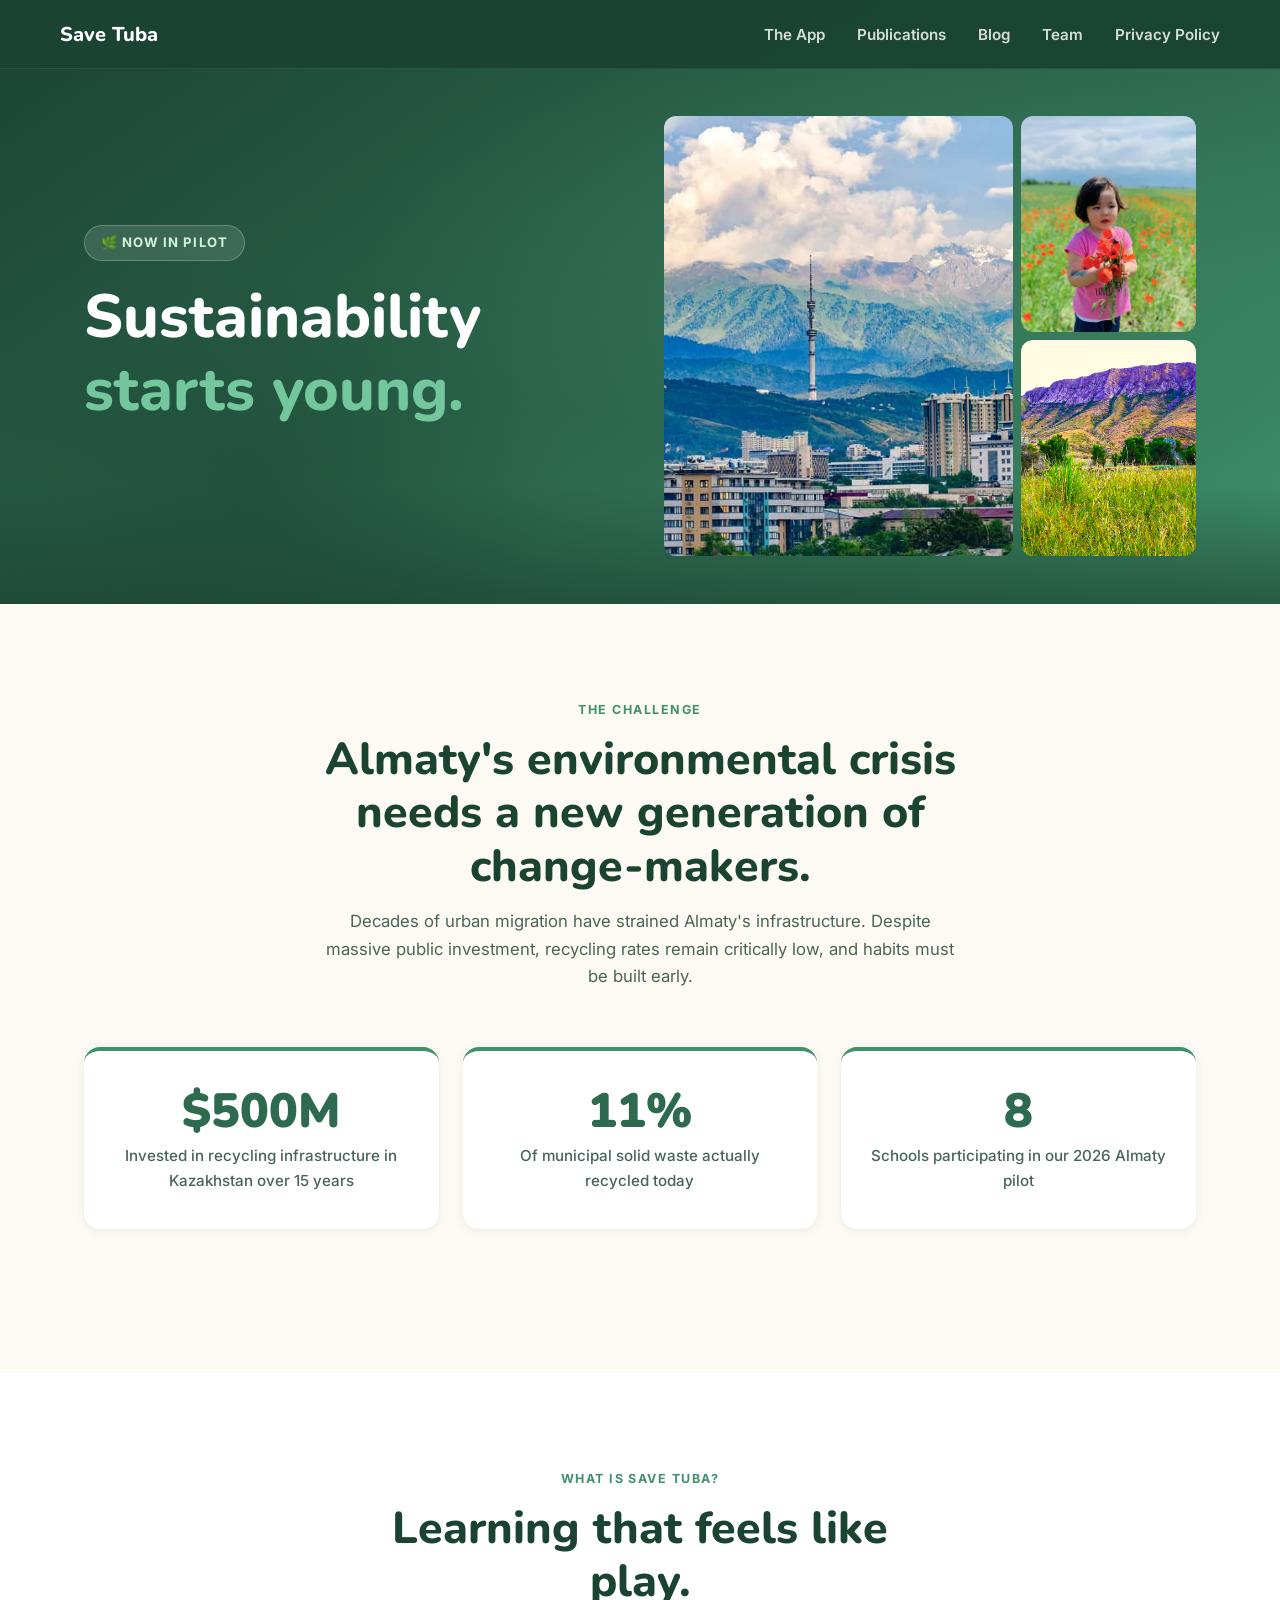
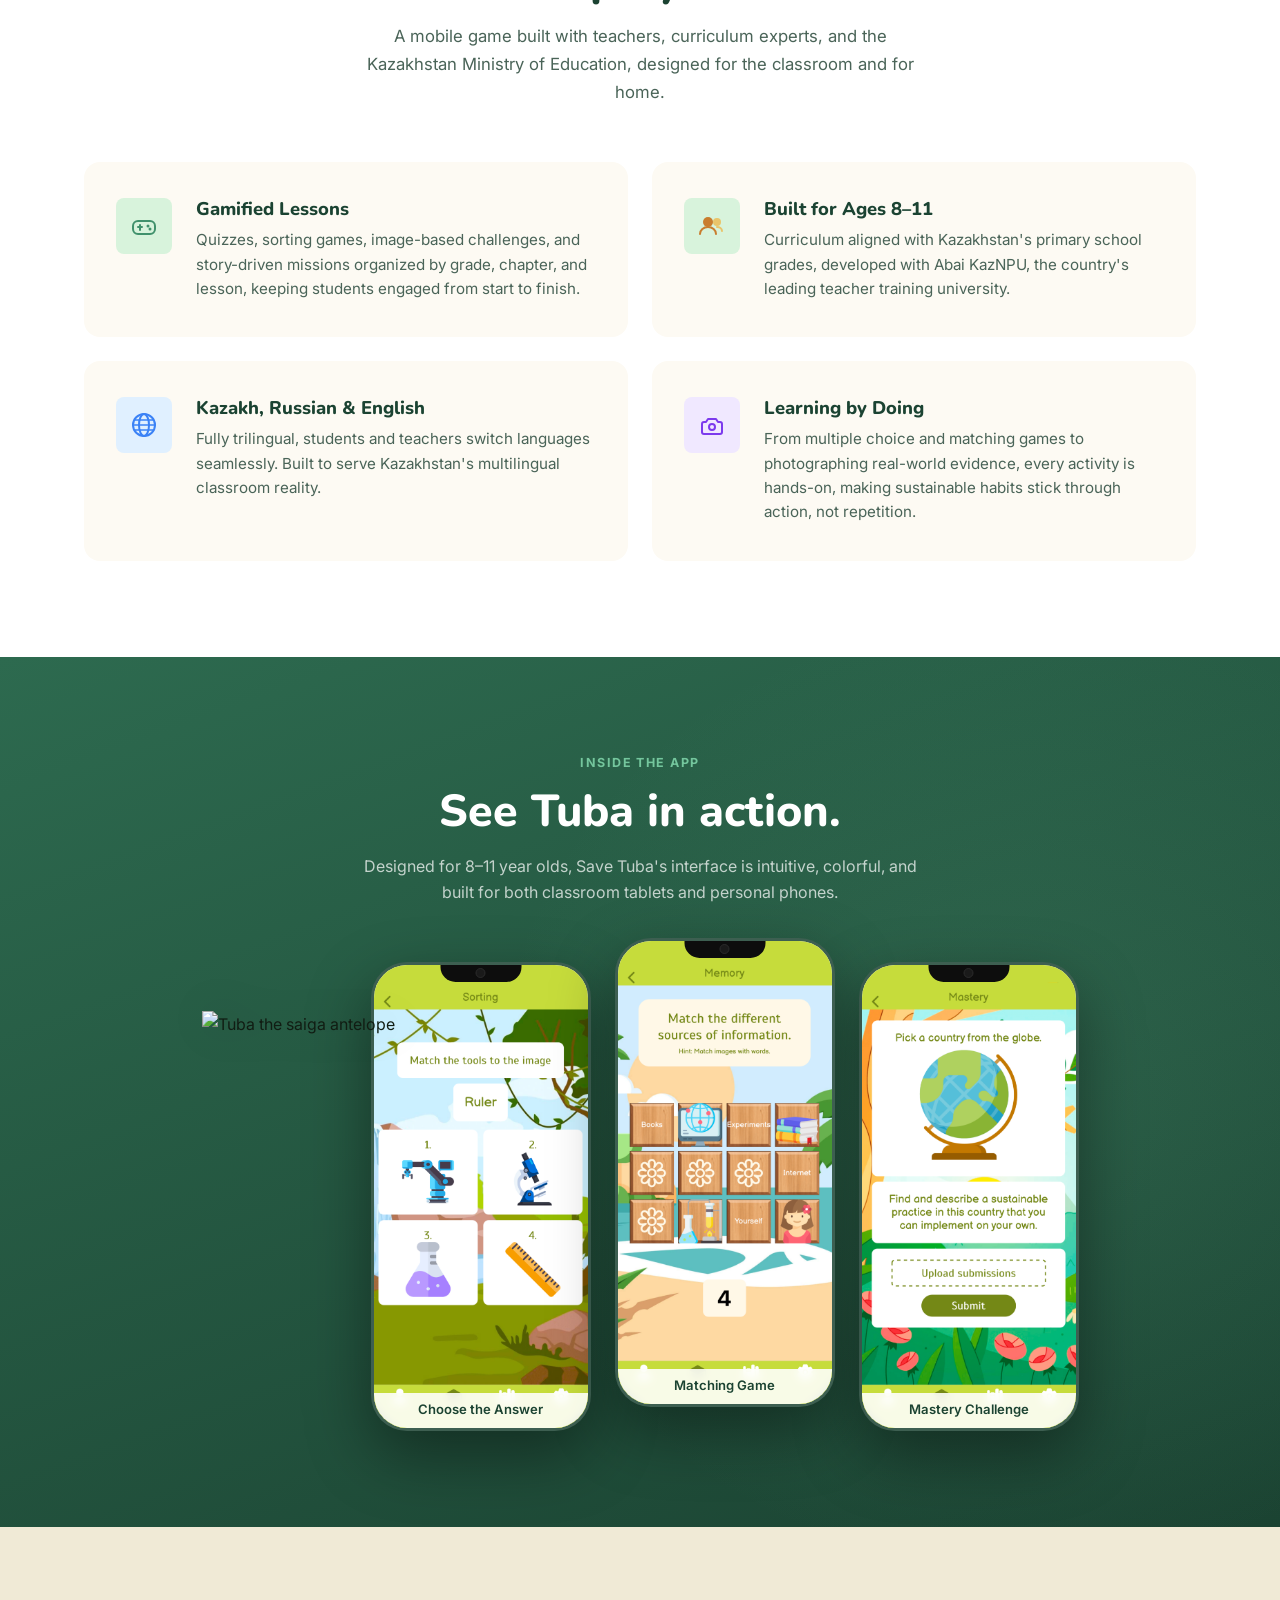
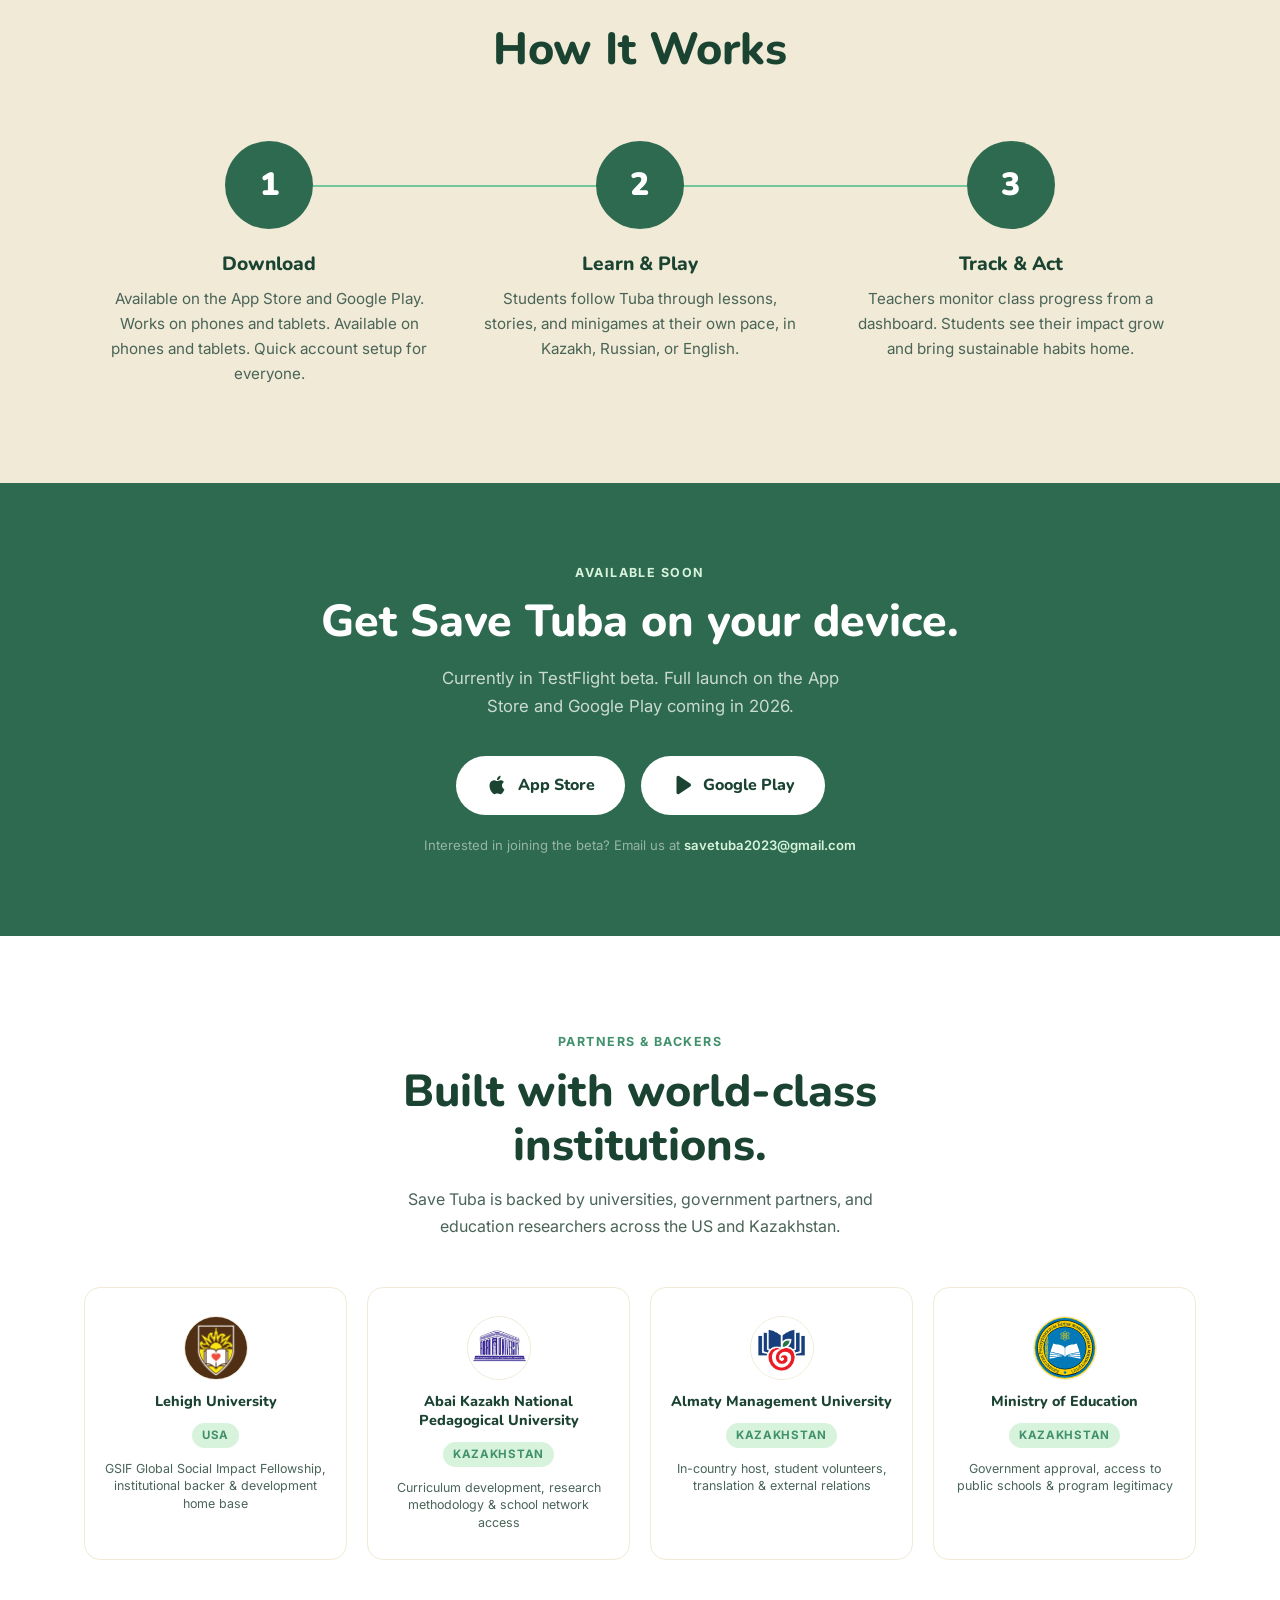
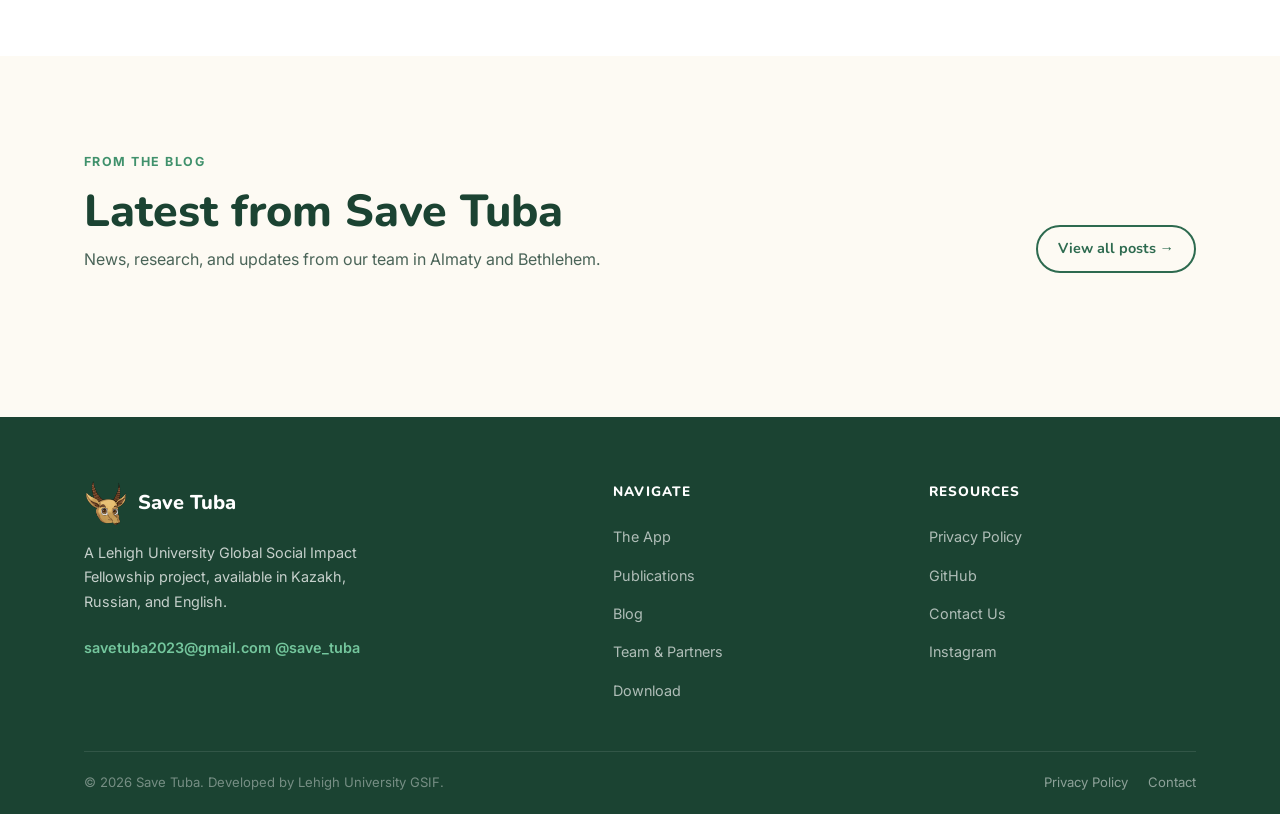
==== index.html @ 1830d612 "initial website build" ====
<!DOCTYPE html>
<html lang="en">
<head>
  <meta charset="UTF-8" />
  <meta name="viewport" content="width=device-width, initial-scale=1.0" />
  <meta name="description" content="Save Tuba is an educational mobile game teaching Kazakh children ages 8–11 environmental sustainability through play. Available in Kazakh, Russian, and English." />
  <title>Save Tuba: Sustainability starts young.</title>
  <link rel="preconnect" href="https://fonts.googleapis.com" />
  <link rel="preconnect" href="https://fonts.gstatic.com" crossorigin />
  <link href="https://fonts.googleapis.com/css2?family=Nunito:wght@700;800;900&family=Inter:wght@400;500;600&display=swap" rel="stylesheet" />
  <link rel="icon" type="image/png" href="SaveTubaFavicon.png" />
  <link rel="stylesheet" href="styles.css" />
</head>
<body>

  <!-- ===== NAVIGATION ===== -->
  <nav class="nav">
    <div class="nav-inner">
      <a href="/" class="nav-logo">
        <span class="nav-logo-text">Save Tuba</span>
      </a>

      <ul class="nav-links">
        <li><a href="#app">The App</a></li>
        <li><a href="publications.html">Publications</a></li>
        <li><a href="blog.html">Blog</a></li>
        <li><a href="team.html">Team</a></li>
        <li><a href="privacy-policy.html">Privacy Policy</a></li>
      </ul>



      <button class="nav-mobile-toggle" aria-label="Open menu">
        <span></span><span></span><span></span>
      </button>
    </div>
  </nav>

  <!-- ===== HERO ===== -->
  <section class="hero" id="home">
    <div class="hero-inner">

      <div class="hero-content">
        <span class="hero-eyebrow">🌿 Now in pilot</span>
        <h1 class="hero-title">
          Sustainability<br>
          <span class="highlight">starts young.</span>
        </h1>
      </div>

      <div class="hero-gallery">
        <div class="gallery-cell gallery-cell--tall">
          <img src="images/kz/2575543604_b269837054_b.jpg" alt="Kazakhstan landscape">
        </div>
        <div class="gallery-cell">
          <img src="images/kz/pexels-photo-10983692.jpeg" alt="Kazakhstan">
        </div>
        <div class="gallery-cell">
          <img src="images/kz/Қаратау_алыстан.jpg" alt="Kazakhstan">
        </div>
      </div>

    </div>
  </section>

  <!-- ===== THE PROBLEM ===== -->
  <section class="section problem" id="problem">
    <div class="container">

      <div class="problem-header">
        <span class="section-label">The Challenge</span>
        <h2>Almaty's environmental crisis needs a new generation of change-makers.</h2>
        <p>
          Decades of urban migration have strained Almaty's infrastructure.
          Despite massive public investment, recycling rates remain critically low,
          and habits must be built early.
        </p>
      </div>

      <div class="problem-stats">
        <div class="stat-card">
          <div class="stat-number">$500M</div>
          <div class="stat-label">Invested in recycling infrastructure in Kazakhstan over 15 years</div>
        </div>
        <div class="stat-card">
          <div class="stat-number stat-warn">11%</div>
          <div class="stat-label">Of municipal solid waste actually recycled today</div>
        </div>
        <div class="stat-card">
          <div class="stat-number">8</div>
          <div class="stat-label">Schools participating in our 2026 Almaty pilot</div>
        </div>
      </div>


    </div>
  </section>

  <!-- ===== WHAT IS SAVE TUBA ===== -->
  <section class="section features" id="app">
    <div class="container">

      <div class="features-header">
        <span class="section-label">What Is Save Tuba?</span>
        <h2>Learning that feels like play.</h2>
        <p>
          A mobile game built with teachers, curriculum experts, and
          the Kazakhstan Ministry of Education, designed for the classroom
          and for home.
        </p>
      </div>

      <div class="features-grid">

        <div class="feature-card">
          <div class="feature-icon green">
            <svg viewBox="0 0 28 28" fill="none" xmlns="http://www.w3.org/2000/svg">
              <rect x="3" y="9" width="22" height="13" rx="5" stroke="#40916C" stroke-width="2"/>
              <path d="M10 13v5M8 15h4" stroke="#40916C" stroke-width="2" stroke-linecap="round"/>
              <circle cx="18" cy="14" r="1.5" fill="#40916C"/>
              <circle cx="20" cy="17" r="1.5" fill="#40916C"/>
            </svg>
          </div>
          <div>
            <h3>Gamified Lessons</h3>
            <p>
              Quizzes, sorting games, image-based challenges, and story-driven
              missions organized by grade, chapter, and lesson, keeping
              students engaged from start to finish.
            </p>
          </div>
        </div>

        <div class="feature-card">
          <div class="feature-icon earth">
            <!-- Ages icon -->
            <svg viewBox="0 0 28 28" fill="none" xmlns="http://www.w3.org/2000/svg">
              <circle cx="10" cy="10" r="5" fill="#C97D2E"/>
              <circle cx="19" cy="10" r="4" fill="#E9C46A"/>
              <path d="M2 22c0-4 3.6-7 8-7s8 3 8 7" stroke="#C97D2E" stroke-width="2" stroke-linecap="round"/>
              <path d="M19 15c2.5 0 5 1.5 5 4" stroke="#E9C46A" stroke-width="2" stroke-linecap="round"/>
            </svg>
          </div>
          <div>
            <h3>Built for Ages 8–11</h3>
            <p>
              Curriculum aligned with Kazakhstan's primary school grades,
              developed with Abai KazNPU, the country's leading teacher
              training university.
            </p>
          </div>
        </div>

        <div class="feature-card">
          <div class="feature-icon blue">
            <!-- Trilingual icon -->
            <svg viewBox="0 0 28 28" fill="none" xmlns="http://www.w3.org/2000/svg">
              <circle cx="14" cy="14" r="11" stroke="#3B82F6" stroke-width="2"/>
              <ellipse cx="14" cy="14" rx="5" ry="11" stroke="#3B82F6" stroke-width="2"/>
              <path d="M3 14h22M5 9h18M5 19h18" stroke="#3B82F6" stroke-width="1.5" stroke-linecap="round"/>
            </svg>
          </div>
          <div>
            <h3>Kazakh, Russian &amp; English</h3>
            <p>
              Fully trilingual, students and teachers switch languages
              seamlessly. Built to serve Kazakhstan's multilingual
              classroom reality.
            </p>
          </div>
        </div>

        <div class="feature-card">
          <div class="feature-icon purple">
            <svg viewBox="0 0 28 28" fill="none" xmlns="http://www.w3.org/2000/svg">
              <path d="M6 11h2l2-3h8l2 3h2a2 2 0 0 1 2 2v8a2 2 0 0 1-2 2H6a2 2 0 0 1-2-2v-8a2 2 0 0 1 2-2z" stroke="#7C3AED" stroke-width="2" stroke-linecap="round" stroke-linejoin="round"/>
              <circle cx="14" cy="16" r="3" stroke="#7C3AED" stroke-width="2"/>
            </svg>
          </div>
          <div>
            <h3>Learning by Doing</h3>
            <p>
              From multiple choice and matching games to photographing
              real-world evidence, every activity is hands-on, making
              sustainable habits stick through action, not repetition.
            </p>
          </div>
        </div>

      </div>

    </div>
  </section>

  <!-- ===== APP SCREENSHOTS ===== -->
  <section class="section screenshots" id="screenshots">
    <div class="container">

      <div class="screenshots-header">
        <span class="section-label">Inside the App</span>
        <h2>See Tuba in action.</h2>
        <p>
          Designed for 8–11 year olds, Save Tuba's interface is intuitive,
          colorful, and built for both classroom tablets and personal phones.
        </p>
      </div>

      <div class="screenshots-row-wrap">
        <img src="images/tuba.png" alt="Tuba the saiga antelope" class="screenshots-tuba">
        <div class="screenshots-row">

        <div class="phone-frame">
          <div class="phone-screen">
            <img src="images/screenshots/Sorting.png" alt="Choose the right answer activity" class="phone-screenshot">
            <div class="phone-notch"><div class="phone-notch-pill"></div></div>
            <span class="phone-screen-label">Choose the Answer</span>
          </div>
        </div>

        <div class="phone-frame">
          <div class="phone-screen">
            <img src="images/screenshots/Memory.png" alt="Matching game activity" class="phone-screenshot">
            <div class="phone-notch"><div class="phone-notch-pill"></div></div>
            <span class="phone-screen-label">Matching Game</span>
          </div>
        </div>

        <div class="phone-frame">
          <div class="phone-screen">
            <img src="images/screenshots/Mastery.png" alt="Mastery upload activity" class="phone-screenshot">
            <div class="phone-notch"><div class="phone-notch-pill"></div></div>
            <span class="phone-screen-label">Mastery Challenge</span>
          </div>
        </div>

        </div>
      </div>

    </div>
  </section>

  <!-- ===== HOW IT WORKS ===== -->
  <section class="section how-it-works" id="how">
    <div class="container">

      <div class="how-header">
        <h2>How It Works</h2>
      </div>

      <div class="steps">

        <div class="step">
          <div class="step-number">1</div>
          <h3>Download</h3>
          <p>
            Available on the App Store and Google Play. Works on phones and tablets.
            Available on phones and tablets. Quick account setup for everyone.
          </p>
        </div>

        <div class="step">
          <div class="step-number">2</div>
          <h3>Learn &amp; Play</h3>
          <p>
            Students follow Tuba through lessons, stories, and minigames
            at their own pace, in Kazakh, Russian, or English.
          </p>
        </div>

        <div class="step">
          <div class="step-number">3</div>
          <h3>Track &amp; Act</h3>
          <p>
            Teachers monitor class progress from a dashboard. Students see
            their impact grow and bring sustainable habits home.
          </p>
        </div>

      </div>

    </div>
  </section>

  <!-- ===== DOWNLOAD SECTION ===== -->
  <section id="download" style="background: var(--green-primary); padding: 80px 0;">
    <div class="container" style="text-align: center;">
      <span class="section-label" style="color: var(--green-pale);">Available Soon</span>
      <h2 style="color: var(--white); margin-bottom: 16px;">Get Save Tuba on your device.</h2>
      <p style="color: rgba(255,255,255,0.75); max-width: 440px; margin: 0 auto 36px; font-size: 1.05rem;">
        Currently in TestFlight beta. Full launch on the App Store and Google Play coming in 2026.
      </p>
      <div style="display: flex; gap: 16px; justify-content: center; flex-wrap: wrap;">
        <a href="https://developer.apple.com/testflight/" target="_blank" rel="noopener" class="btn" style="background: var(--white); color: var(--green-dark); font-family: 'Nunito', sans-serif; font-weight: 800; gap: 10px;">
          <svg width="22" height="22" viewBox="0 0 24 24" fill="currentColor">
            <path d="M18.71 19.5c-.83 1.24-1.71 2.45-3.05 2.47-1.34.03-1.77-.79-3.29-.79-1.53 0-2 .77-3.27.82-1.31.05-2.3-1.32-3.14-2.53C4.25 17 2.94 12.45 4.7 9.39c.87-1.52 2.43-2.48 4.12-2.51 1.28-.02 2.5.87 3.29.87.78 0 2.26-1.07 3.8-.91.65.03 2.47.26 3.64 1.98-.09.06-2.17 1.28-2.15 3.81.03 3.02 2.65 4.03 2.68 4.04-.03.07-.42 1.44-1.38 2.83M13 3.5c.73-.83 1.94-1.46 2.94-1.5.13 1.17-.34 2.35-1.04 3.19-.69.85-1.83 1.51-2.95 1.42-.15-1.15.41-2.35 1.05-3.11z"/>
          </svg>
          App Store
        </a>
        <a href="https://play.google.com/store/apps/details?id=com.jameschang.SaveTuba" target="_blank" rel="noopener" class="btn" style="background: var(--white); color: var(--green-dark); font-family: 'Nunito', sans-serif; font-weight: 800; gap: 10px;">
          <svg width="22" height="22" viewBox="0 0 24 24" fill="currentColor">
            <path d="M6 3.7C6 2.3 7.5 1.4 8.7 2.1L21 10.4C22.1 11.1 22.1 12.9 21 13.6L8.7 21.9C7.5 22.6 6 21.7 6 20.3V3.7Z"/>
          </svg>
          Google Play
        </a>
      </div>
      <p style="margin-top: 20px; color: rgba(255,255,255,0.5); font-size: 0.82rem;">
        Interested in joining the beta? Email us at
        <a href="mailto:savetuba2023@gmail.com" style="color: var(--green-pale); font-weight: 600;">savetuba2023@gmail.com</a>
      </p>
    </div>
  </section>

  <!-- ===== PARTNERS ===== -->
  <section class="section partners" id="team">
    <div class="container">

      <div class="partners-header">
        <span class="section-label">Partners &amp; Backers</span>
        <h2>Built with world-class institutions.</h2>
        <p>
          Save Tuba is backed by universities, government partners, and
          education researchers across the US and Kazakhstan.
        </p>
      </div>

      <div class="partners-grid">

        <div class="partner-card">
          <div class="partner-logo"><img src="images/schools/Lehigh.png" alt="Lehigh University"></div>
          <div class="partner-name">Lehigh University</div>
          <div class="partner-country">USA</div>
          <div class="partner-role">GSIF Global Social Impact Fellowship, institutional backer &amp; development home base</div>
        </div>

        <div class="partner-card">
          <div class="partner-logo"><img src="images/schools/Abai.png" alt="Abai Kazakh National Pedagogical University"></div>
          <div class="partner-name">Abai Kazakh National Pedagogical University</div>
          <div class="partner-country">Kazakhstan</div>
          <div class="partner-role">Curriculum development, research methodology &amp; school network access</div>
        </div>

        <div class="partner-card">
          <div class="partner-logo"><img src="images/schools/AlmaU.jpg" alt="Almaty Management University"></div>
          <div class="partner-name">Almaty Management University</div>
          <div class="partner-country">Kazakhstan</div>
          <div class="partner-role">In-country host, student volunteers, translation &amp; external relations</div>
        </div>

        <div class="partner-card">
          <div class="partner-logo"><img src="images/schools/MinistryOfEducation.svg" alt="Ministry of Education"></div>
          <div class="partner-name">Ministry of Education</div>
          <div class="partner-country">Kazakhstan</div>
          <div class="partner-role">Government approval, access to public schools &amp; program legitimacy</div>
        </div>

      </div>

    </div>
  </section>

  <!-- ===== BLOG PREVIEW ===== -->
  <section class="section blog" id="blog">
    <div class="container">

      <div class="blog-header">
        <div class="blog-header-text">
          <span class="section-label">From the Blog</span>
          <h2>Latest from Save Tuba</h2>
          <p>News, research, and updates from our team in Almaty and Bethlehem.</p>
        </div>
        <a href="blog.html" class="btn btn-outline btn-sm">View all posts →</a>
      </div>

      <div class="blog-grid" id="home-blog-grid"></div>

    </div>
  </section>

  <!-- ===== FOOTER ===== -->
  <footer class="footer">
    <div class="container">

      <div class="footer-grid">

        <div class="footer-brand">
          <a href="/" class="nav-logo">
            <img src="SaveTubaFavicon.png" alt="Save Tuba" class="nav-logo-img"
                 onerror="this.style.display='none'" />
            <span class="nav-logo-text">Save Tuba</span>
          </a>
          <p class="footer-brand-desc">
            A Lehigh University Global Social Impact Fellowship project, available in Kazakh, Russian, and English.
          </p>
          <div class="footer-contact">
            <a href="mailto:savetuba2023@gmail.com">savetuba2023@gmail.com</a>
            <a href="https://www.instagram.com/save_tuba" target="_blank" rel="noopener">@save_tuba</a>
          </div>
        </div>

        <div>
          <div class="footer-col-title">Navigate</div>
          <ul class="footer-links">
            <li><a href="#app">The App</a></li>
            <li><a href="publications.html">Publications</a></li>
            <li><a href="blog.html">Blog</a></li>
            <li><a href="team.html">Team &amp; Partners</a></li>
            <li><a href="#download">Download</a></li>
          </ul>
        </div>

        <div>
          <div class="footer-col-title">Resources</div>
          <ul class="footer-links">
            <li><a href="privacy-policy.html">Privacy Policy</a></li>
            <li><a href="https://github.com/SaveTubaTeam/saveTuba" target="_blank" rel="noopener">GitHub</a></li>
            <li><a href="mailto:savetuba2023@gmail.com">Contact Us</a></li>
            <li><a href="https://www.instagram.com/save_tuba" target="_blank" rel="noopener">Instagram</a></li>
          </ul>
        </div>

      </div>

      <div class="footer-bottom">
        <p>© 2026 Save Tuba. Developed by Lehigh University GSIF.</p>
        <div class="footer-bottom-links">
          <a href="privacy-policy.html">Privacy Policy</a>
          <a href="mailto:savetuba2023@gmail.com">Contact</a>
        </div>
      </div>

    </div>
  </footer>

<script>
document.querySelector('.nav-mobile-toggle').addEventListener('click', function() {
    document.querySelector('.nav-links').classList.toggle('open');
    this.setAttribute('aria-expanded', document.querySelector('.nav-links').classList.contains('open'));
  });

  async function loadBlogPosts() {
    const grid = document.getElementById('home-blog-grid');
    const apiUrl = `https://api.rss2json.com/v1/api.json?rss_url=${encodeURIComponent('https://savetuba.com/feed')}&count=3`;
    try {
      const res  = await fetch(apiUrl);
      const data = await res.json();
      if (data.status !== 'ok' || !data.items.length) return;

      grid.innerHTML = data.items.map(post => {
        const date = new Date(post.pubDate).toLocaleDateString('en-US', { month: 'long', day: 'numeric', year: 'numeric' });
        const tmp  = document.createElement('div');
        tmp.innerHTML = post.description;
        const excerpt = tmp.textContent.trim().slice(0, 140) + '…';
        return `
          <article class="blog-card">
            <div class="blog-card-img">
              <svg viewBox="0 0 40 40" fill="none">
                <circle cx="20" cy="20" r="18" fill="var(--green-pale)"/>
                <path d="M10 28l6-8 5 5 4-6 5 9H10z" fill="var(--green-light)"/>
              </svg>
            </div>
            <div class="blog-card-body">
              <h3><a href="${post.link}" target="_blank" rel="noopener">${post.title}</a></h3>
              <p>${excerpt}</p>
              <div class="blog-card-footer">
                <span class="blog-date">${date}</span>
                <a href="${post.link}" class="blog-read-more" target="_blank" rel="noopener">Read more →</a>
              </div>
            </div>
          </article>`;
      }).join('');
    } catch (e) {}
  }

  loadBlogPosts();
</script>
</body>
</html>
---- styles.css ----
/* ===== CSS CUSTOM PROPERTIES ===== */
:root {
  --green-dark:    #1B4332;
  --green-primary: #2D6A4F;
  --green-medium:  #40916C;
  --green-light:   #74C69D;
  --green-pale:    #D8F3DC;
  --earth:         #40916C;
  --earth-light:   #74C69D;
  --cream:         #FDFAF3;
  --cream-dark:    #F0EAD6;
  --text:          #111D13;
  --text-muted:    #4A6458;
  --white:         #FFFFFF;

  --radius-sm: 8px;
  --radius-md: 16px;
  --radius-lg: 24px;
  --radius-xl: 40px;

  --shadow-sm: 0 2px 8px rgba(27,67,50,0.08);
  --shadow-md: 0 6px 24px rgba(27,67,50,0.12);
  --shadow-lg: 0 16px 48px rgba(27,67,50,0.16);

  --max-width: 1160px;
  --section-gap: 96px;
}

/* ===== RESET & BASE ===== */
*, *::before, *::after { box-sizing: border-box; margin: 0; padding: 0; }

html { scroll-behavior: smooth; }

body {
  font-family: 'Inter', sans-serif;
  font-size: 16px;
  line-height: 1.65;
  color: var(--text);
  background: var(--white);
  -webkit-font-smoothing: antialiased;
}

img { display: block; max-width: 100%; height: auto; }
a { color: inherit; text-decoration: none; }
ul { list-style: none; }

/* ===== TYPOGRAPHY ===== */
h1, h2, h3, h4 {
  font-family: 'Nunito', sans-serif;
  font-weight: 800;
  line-height: 1.2;
  color: var(--green-dark);
}

h1 { font-size: clamp(2.4rem, 5vw, 3.8rem); }
h2 { font-size: clamp(1.8rem, 3.5vw, 2.8rem); }
h3 { font-size: clamp(1.1rem, 2vw, 1.4rem); }

.section-label {
  font-size: 0.78rem;
  font-weight: 700;
  letter-spacing: 0.12em;
  text-transform: uppercase;
  color: var(--green-medium);
  margin-bottom: 12px;
  display: block;
}

/* ===== LAYOUT HELPERS ===== */
.container {
  width: 100%;
  max-width: var(--max-width);
  margin: 0 auto;
  padding: 0 24px;
}

.section { padding: var(--section-gap) 0; }

/* ===== BUTTONS ===== */
.btn {
  display: inline-flex;
  align-items: center;
  gap: 8px;
  padding: 14px 28px;
  border-radius: var(--radius-xl);
  font-family: 'Nunito', sans-serif;
  font-size: 1rem;
  font-weight: 700;
  cursor: pointer;
  transition: transform 0.18s ease, box-shadow 0.18s ease, background 0.18s ease;
  border: 2px solid transparent;
  white-space: nowrap;
}

.btn:hover { transform: translateY(-2px); }

.btn-primary {
  background: var(--earth);
  color: var(--white);
}
.btn-primary:hover {
  background: var(--green-medium);
}

.btn-secondary {
  background: transparent;
  color: var(--white);
  border-color: rgba(255,255,255,0.6);
}
.btn-secondary:hover {
  background: rgba(255,255,255,0.12);
  border-color: var(--white);
}

.btn-outline {
  background: transparent;
  color: var(--green-primary);
  border-color: var(--green-primary);
}
.btn-outline:hover {
  background: var(--green-primary);
  color: var(--white);
}

.btn-sm {
  padding: 10px 20px;
  font-size: 0.9rem;
}

/* ===== NAVIGATION ===== */
.nav {
  position: fixed;
  top: 0;
  left: 0;
  right: 0;
  z-index: 100;
  padding: 0 24px;
  background: rgba(27, 67, 50, 0.96);
  backdrop-filter: blur(12px);
  -webkit-backdrop-filter: blur(12px);
  border-bottom: 1px solid rgba(255,255,255,0.08);
}

.nav-inner {
  width: 100%;
  max-width: var(--max-width);
  margin: 0 auto;
  display: flex;
  align-items: center;
  justify-content: space-between;
  height: 68px;
}

.nav-logo {
  display: flex;
  align-items: center;
  gap: 10px;
  text-decoration: none;
}

.nav-logo-img {
  width: auto;
  height: 44px;
  object-fit: contain;
}

.nav-logo-text {
  font-family: 'Nunito', sans-serif;
  font-weight: 800;
  font-size: 1.25rem;
  color: var(--white);
}

.nav-links {
  display: flex;
  align-items: center;
  gap: 32px;
}

.nav-links a {
  color: rgba(255,255,255,0.82);
  font-size: 0.95rem;
  font-weight: 600;
  transition: color 0.15s;
}
.nav-links a:hover { color: var(--white); }

.nav-mobile-download { display: none; }

.nav-mobile-toggle {
  display: none;
  flex-direction: column;
  gap: 5px;
  cursor: pointer;
  padding: 4px;
  background: none;
  border: none;
}
.nav-mobile-toggle span {
  display: block;
  width: 24px;
  height: 2px;
  background: var(--white);
  border-radius: 2px;
  transition: 0.3s;
}

/* ===== HERO ===== */
.hero {
  background: linear-gradient(145deg, var(--green-dark) 0%, var(--green-primary) 60%, var(--green-medium) 100%);
  display: flex;
  align-items: center;
  padding-top: 68px;
  position: relative;
  overflow: hidden;
}

.hero::before {
  content: '';
  position: absolute;
  inset: 0;
  background:
    radial-gradient(ellipse 60% 50% at 70% 40%, rgba(116,198,157,0.15) 0%, transparent 70%),
    radial-gradient(ellipse 40% 60% at 20% 80%, rgba(27,67,50,0.5) 0%, transparent 60%);
  pointer-events: none;
}

/* Steppe landscape at the base */
.hero::after {
  content: '';
  position: absolute;
  bottom: 0;
  left: 0;
  right: 0;
  height: 120px;
  background: linear-gradient(to top, rgba(27,67,50,0.7) 0%, transparent 100%);
  pointer-events: none;
}

.hero-inner {
  width: 100%;
  max-width: var(--max-width);
  margin: 0 auto;
  padding: 48px 24px;
  display: grid;
  grid-template-columns: 1fr 1fr;
  align-items: center;
  gap: 48px;
  position: relative;
  z-index: 1;
}

.hero-eyebrow {
  display: inline-block;
  background: rgba(255,255,255,0.12);
  border: 1px solid rgba(255,255,255,0.22);
  color: var(--green-pale);
  font-size: 0.82rem;
  font-weight: 700;
  letter-spacing: 0.08em;
  text-transform: uppercase;
  padding: 6px 16px;
  border-radius: 100px;
  margin-bottom: 20px;
}

.hero-title {
  color: var(--white);
  margin-bottom: 20px;
}

.hero-title .highlight {
  color: var(--earth-light);
}

.hero-tuba-wrap {
  display: flex;
  justify-content: center;
  align-items: flex-end;
  margin-right: -80px;
  margin-left: -20px;
  z-index: 2;
  position: relative;
}

.hero-tuba-img {
  width: 100%;
  max-width: 320px;
  height: 560px;
  object-fit: contain;
  object-position: bottom;
  filter: drop-shadow(-8px 12px 24px rgba(0,0,0,0.35));
}

.hero-gallery {
  display: grid;
  grid-template-columns: 2fr 1fr;
  grid-template-rows: 1fr 1fr;
  gap: 8px;
  height: 440px;
}

.gallery-cell {
  border-radius: 12px;
  overflow: hidden;
}

.gallery-cell--tall {
  grid-row: 1 / 3;
}

.gallery-cell img {
  width: 100%;
  height: 100%;
  object-fit: cover;
}

/* ===== PROBLEM SECTION ===== */
.problem {
  background: var(--cream);
}

.problem-header {
  text-align: center;
  max-width: 640px;
  margin: 0 auto 56px;
}

.problem-header p {
  color: var(--text-muted);
  margin-top: 14px;
  font-size: 1.05rem;
}

.problem-stats {
  display: grid;
  grid-template-columns: repeat(3, 1fr);
  gap: 24px;
  margin-bottom: 48px;
}

.stat-card {
  background: var(--white);
  border-radius: var(--radius-md);
  padding: 36px 28px;
  box-shadow: var(--shadow-sm);
  border-top: 4px solid var(--green-medium);
  text-align: center;
  transition: transform 0.2s, box-shadow 0.2s;
}


.stat-card .stat-number {
  font-family: 'Nunito', sans-serif;
  font-size: 3rem;
  font-weight: 900;
  color: var(--green-primary);
  line-height: 1;
  margin-bottom: 8px;
}

.stat-card .stat-number.stat-warn { color: var(--green-primary); }

.stat-card .stat-label {
  font-size: 0.95rem;
  color: var(--text-muted);
  font-weight: 500;
}

.problem-callout {
  background: var(--green-dark);
  color: var(--white);
  border-radius: var(--radius-md);
  padding: 36px 40px;
  display: flex;
  align-items: center;
  gap: 24px;
}

.problem-callout-icon {
  flex-shrink: 0;
  width: 56px;
  height: 56px;
  background: rgba(255,255,255,0.1);
  border-radius: 50%;
  display: flex;
  align-items: center;
  justify-content: center;
}

.problem-callout-icon svg { width: 28px; height: 28px; fill: var(--earth-light); }

.problem-callout p {
  font-size: 1.05rem;
  color: rgba(255,255,255,0.88);
  line-height: 1.6;
}

.problem-callout strong { color: var(--white); }

/* ===== FEATURES SECTION ===== */
.features {
  background: var(--white);
}

.features-header {
  text-align: center;
  max-width: 580px;
  margin: 0 auto 56px;
}

.features-header p {
  color: var(--text-muted);
  margin-top: 14px;
  font-size: 1.05rem;
}

.features-grid {
  display: grid;
  grid-template-columns: repeat(2, 1fr);
  gap: 24px;
}

.feature-card {
  background: var(--cream);
  border-radius: var(--radius-md);
  padding: 36px 32px;
  display: flex;
  gap: 24px;
  transition: transform 0.2s, box-shadow 0.2s;
}


.feature-icon {
  flex-shrink: 0;
  width: 56px;
  height: 56px;
  border-radius: var(--radius-sm);
  display: flex;
  align-items: center;
  justify-content: center;
}

.feature-icon.green  { background: var(--green-pale); }
.feature-icon.earth  { background: var(--green-pale); }
.feature-icon.blue   { background: #E0F0FF; }
.feature-icon.purple { background: #F0E8FF; }

.feature-icon svg { width: 28px; height: 28px; }

.feature-card h3 {
  font-size: 1.15rem;
  margin-bottom: 8px;
  color: var(--green-dark);
}

.feature-card p {
  color: var(--text-muted);
  font-size: 0.95rem;
  line-height: 1.6;
}

/* ===== SCREENSHOTS SECTION ===== */
.screenshots {
  background: linear-gradient(160deg, var(--green-primary) 0%, var(--green-dark) 100%);
  overflow: hidden;
  position: relative;
}

.screenshots::before {
  content: '';
  position: absolute;
  inset: 0;
  background: radial-gradient(ellipse 60% 80% at 80% 50%, rgba(116,198,157,0.12) 0%, transparent 70%);
  pointer-events: none;
}

.screenshots-header {
  text-align: center;
  max-width: 560px;
  margin: 0 auto 56px;
  position: relative;
  z-index: 1;
}

.screenshots-header h2 { color: var(--white); }
.screenshots-header p  { color: rgba(255,255,255,0.72); margin-top: 14px; }
.screenshots-header .section-label { color: var(--green-light); }

.screenshots-row-wrap {
  display: flex;
  align-items: flex-end;
  justify-content: center;
  gap: 0;
  position: relative;
}

.screenshots-tuba {
  height: 420px;
  width: auto;
  object-fit: contain;
  object-position: bottom;
  margin-right: -24px;
  position: relative;
  z-index: 2;
  filter: drop-shadow(8px 0 20px rgba(0,0,0,0.15));
  flex-shrink: 0;
}

.screenshots-row {
  display: flex;
  justify-content: center;
  gap: 24px;
  position: relative;
  z-index: 1;
}

.phone-frame {
  width: 220px;
  flex-shrink: 0;
  background: var(--green-dark);
  border-radius: 36px;
  border: 3px solid rgba(255,255,255,0.15);
  overflow: hidden;
  box-shadow: 0 24px 64px rgba(0,0,0,0.4), inset 0 0 0 1px rgba(255,255,255,0.05);
  transition: transform 0.3s ease;
}

.phone-frame:nth-child(2) { transform: translateY(-24px); }

.phone-notch {
  position: absolute;
  top: 0;
  left: 50%;
  transform: translateX(-50%);
  width: 81px;
  height: 17px;
  background: #0d0d0d;
  border-radius: 0 0 15px 15px;
  z-index: 3;
  display: flex;
  align-items: center;
  justify-content: center;
  gap: 5px;
}

.phone-notch-pill {
  width: 10px;
  height: 10px;
  background: #1a1a1a;
  border: 1px solid #2a2a2a;
  border-radius: 50%;
}

.phone-screen {
  width: 100%;
  aspect-ratio: 9 / 19.5;
  height: auto;
  background: var(--cream);
  display: flex;
  flex-direction: column;
  align-items: center;
  justify-content: flex-end;
  gap: 0;
  color: var(--text-muted);
  font-size: 0.8rem;
  text-align: center;
  padding: 0;
  overflow: hidden;
  position: relative;
}

.phone-screenshot {
  position: absolute;
  top: 0;
  left: 0;
  width: 100%;
  height: 100%;
  object-fit: cover;
  object-position: top;
}

.phone-screen .phone-screen-label {
  position: relative;
  z-index: 1;
  width: 100%;
  background: rgba(255,255,255,0.88);
  backdrop-filter: blur(4px);
  padding: 6px 8px 8px;
  margin: 0;
}

.phone-screen-placeholder {
  width: 48px;
  height: 48px;
  border-radius: 12px;
  background: var(--green-pale);
  display: flex;
  align-items: center;
  justify-content: center;
  margin-bottom: 8px;
}

.phone-screen-placeholder svg { width: 24px; height: 24px; fill: var(--green-medium); }

.phone-screen-label {
  font-weight: 600;
  color: var(--green-dark);
  font-size: 0.82rem;
}

/* ===== HOW IT WORKS ===== */
.how-it-works {
  background: var(--cream-dark);
}

.how-header {
  text-align: center;
  max-width: 520px;
  margin: 0 auto 64px;
}

.how-header p { color: var(--text-muted); margin-top: 14px; }

.steps {
  display: grid;
  grid-template-columns: repeat(3, 1fr);
  gap: 0;
  position: relative;
}

.steps::before {
  content: '';
  position: absolute;
  top: 44px;
  left: calc(16.66% + 44px);
  right: calc(16.66% + 44px);
  height: 2px;
  background: var(--green-light);
  z-index: 0;
}

.step {
  display: flex;
  flex-direction: column;
  align-items: center;
  text-align: center;
  padding: 0 24px;
  position: relative;
  z-index: 1;
}

.step-number {
  width: 88px;
  height: 88px;
  border-radius: 50%;
  background: var(--green-primary);
  color: var(--white);
  font-family: 'Nunito', sans-serif;
  font-size: 2rem;
  font-weight: 900;
  display: flex;
  align-items: center;
  justify-content: center;
  margin-bottom: 24px;
  position: relative;
}

.step:nth-child(2) .step-number { background: var(--green-primary); }
.step:nth-child(3) .step-number { background: var(--green-primary); }

.step h3 {
  font-size: 1.2rem;
  margin-bottom: 10px;
}

.step p {
  color: var(--text-muted);
  font-size: 0.95rem;
}

/* ===== PARTNERS ===== */
.partners {
  background: var(--white);
}

.partners-header {
  text-align: center;
  max-width: 520px;
  margin: 0 auto 48px;
}

.partners-header p { color: var(--text-muted); margin-top: 14px; }

.partners-grid {
  display: grid;
  grid-template-columns: repeat(4, 1fr);
  gap: 20px;
}

.partner-card {
  border: 1px solid var(--cream-dark);
  border-radius: var(--radius-md);
  padding: 28px 20px;
  text-align: center;
  display: flex;
  flex-direction: column;
  align-items: center;
  gap: 12px;
  transition: border-color 0.2s, box-shadow 0.2s;
}


.partner-logo {
  width: 64px;
  height: 64px;
  border-radius: 50%;
  background: var(--white);
  display: flex;
  align-items: center;
  justify-content: center;
  flex-shrink: 0;
  overflow: hidden;
  border: 1px solid var(--cream-dark);
}

.partner-logo img {
  width: 100%;
  height: 100%;
  object-fit: cover;
}

.partner-name {
  font-family: 'Nunito', sans-serif;
  font-weight: 800;
  font-size: 0.9rem;
  color: var(--green-dark);
  line-height: 1.3;
}

.partner-role {
  font-size: 0.78rem;
  color: var(--text-muted);
  line-height: 1.4;
}

.partner-country {
  font-size: 0.72rem;
  font-weight: 700;
  letter-spacing: 0.06em;
  text-transform: uppercase;
  color: var(--green-medium);
  background: var(--green-pale);
  padding: 3px 10px;
  border-radius: 100px;
}

/* ===== BLOG SECTION ===== */
.blog {
  background: var(--cream);
}

.blog-header {
  display: flex;
  align-items: flex-end;
  justify-content: space-between;
  margin-bottom: 48px;
}

.blog-header-text p { color: var(--text-muted); margin-top: 8px; }

.blog-grid {
  display: grid;
  grid-template-columns: repeat(3, 1fr);
  gap: 24px;
}

.blog-card {
  background: var(--white);
  border-radius: var(--radius-md);
  overflow: hidden;
  box-shadow: var(--shadow-sm);
  transition: transform 0.2s, box-shadow 0.2s;
  display: flex;
  flex-direction: column;
}

.blog-card:hover {
  transform: translateY(-4px);
  box-shadow: var(--shadow-md);
}

.blog-card-img {
  width: 100%;
  height: 180px;
  object-fit: cover;
  background: var(--green-pale);
  display: flex;
  align-items: center;
  justify-content: center;
  color: var(--green-light);
}

.blog-card-img svg { width: 40px; height: 40px; }

.blog-card-body h3 a {
  color: var(--green-dark);
  text-decoration: none;
}
.blog-card-body h3 a:hover { text-decoration: underline; }

.blog-card-body {
  padding: 24px;
  flex: 1;
  display: flex;
  flex-direction: column;
}

.blog-tag {
  font-size: 0.72rem;
  font-weight: 700;
  text-transform: uppercase;
  letter-spacing: 0.08em;
  color: var(--green-medium);
  margin-bottom: 10px;
}

.blog-card h3 {
  font-size: 1.05rem;
  margin-bottom: 10px;
  color: var(--green-dark);
  line-height: 1.35;
}

.blog-card p {
  color: var(--text-muted);
  font-size: 0.88rem;
  line-height: 1.6;
  flex: 1;
}

.blog-card-footer {
  margin-top: 20px;
  display: flex;
  align-items: center;
  justify-content: space-between;
  padding-top: 16px;
  border-top: 1px solid var(--cream-dark);
}

.blog-date {
  font-size: 0.78rem;
  color: var(--text-muted);
}

.blog-read-more {
  font-size: 0.82rem;
  font-weight: 700;
  color: var(--green-medium);
  display: flex;
  align-items: center;
  gap: 4px;
  transition: gap 0.15s;
}

.blog-read-more:hover { gap: 8px; }

/* ===== FOOTER ===== */
.footer {
  background: var(--green-dark);
  color: rgba(255,255,255,0.75);
  padding: 64px 0 0;
}

.footer-grid {
  display: grid;
  grid-template-columns: 1.8fr 1fr 1fr;
  gap: 48px;
  padding-bottom: 48px;
  border-bottom: 1px solid rgba(255,255,255,0.1);
}

.footer-brand .nav-logo { margin-bottom: 16px; }

.footer-brand-desc {
  font-size: 0.9rem;
  line-height: 1.7;
  max-width: 300px;
  margin-bottom: 20px;
}

.footer-contact a {
  color: var(--green-light);
  font-size: 0.9rem;
  font-weight: 600;
  transition: color 0.15s;
}
.footer-contact a:hover { color: var(--white); }

.footer-col-title {
  font-family: 'Nunito', sans-serif;
  font-weight: 800;
  font-size: 0.85rem;
  color: var(--white);
  text-transform: uppercase;
  letter-spacing: 0.08em;
  margin-bottom: 20px;
}

.footer-links {
  display: flex;
  flex-direction: column;
  gap: 12px;
}

.footer-links a {
  color: rgba(255,255,255,0.65);
  font-size: 0.9rem;
  transition: color 0.15s;
}
.footer-links a:hover { color: var(--white); }

.footer-bottom {
  padding: 20px 0;
  display: flex;
  align-items: center;
  justify-content: space-between;
  flex-wrap: wrap;
  gap: 12px;
}

.footer-bottom p {
  font-size: 0.82rem;
  color: rgba(255,255,255,0.4);
}

.footer-bottom-links {
  display: flex;
  gap: 20px;
}

.footer-bottom-links a {
  font-size: 0.82rem;
  color: rgba(255,255,255,0.5);
  transition: color 0.15s;
}
.footer-bottom-links a:hover { color: var(--white); }

/* ===== RESPONSIVE ===== */

/* Tablet */
@media (max-width: 900px) {
  :root { --section-gap: 72px; }

  .nav-links { display: none; }
  .nav-links.open {
    display: flex;
    flex-direction: column;
    align-items: flex-start;
    gap: 0;
    position: absolute;
    top: 68px;
    left: 0;
    right: 0;
    background: rgba(27,67,50,0.98);
    border-top: 1px solid rgba(255,255,255,0.08);
    padding: 12px 24px 20px;
  }
  .nav-links.open a {
    padding: 12px 0;
    width: 100%;
    border-bottom: 1px solid rgba(255,255,255,0.06);
    font-size: 1rem;
  }
  .nav-cta { display: none; }
  .nav-links.open .nav-mobile-download {
    display: inline-flex;
    margin-top: 16px;
  }
  .nav-mobile-toggle { display: flex; }

  .hero-inner {
    grid-template-columns: 1fr;
    text-align: center;
    padding: 60px 24px;
  }

  .hero-tuba-img { height: 320px; }
  .hero-gallery { height: 280px; }
  .gallery-cell--tall { grid-row: 1 / 3; }

  .problem-stats { grid-template-columns: 1fr 1fr; }
  .problem-stats .stat-card:last-child { grid-column: 1 / -1; }

  .features-grid { grid-template-columns: 1fr; }

  .screenshots-row { gap: 16px; }
  .phone-frame { width: 180px; }

  .steps { grid-template-columns: 1fr; gap: 40px; }
  .steps::before { display: none; }

  .partners-grid { grid-template-columns: repeat(2, 1fr); }

  .blog-header {
    flex-direction: column;
    align-items: flex-start;
    gap: 16px;
  }

  .blog-grid { grid-template-columns: 1fr 1fr; }
  .blog-grid .blog-card:last-child { grid-column: 1 / -1; }

  .footer-grid { grid-template-columns: 1fr 1fr; }
  .footer-brand { grid-column: 1 / -1; }
}

/* Mobile */
@media (max-width: 580px) {
  :root { --section-gap: 56px; }

  .problem-stats { grid-template-columns: 1fr; }
  .problem-stats .stat-card:last-child { grid-column: auto; }

  .problem-callout { flex-direction: column; text-align: center; padding: 28px 24px; }

  .screenshots-row {
    overflow-x: auto;
    padding-bottom: 16px;
    justify-content: flex-start;
    -webkit-overflow-scrolling: touch;
    scrollbar-width: none;
  }
  .screenshots-row::-webkit-scrollbar { display: none; }

  .phone-frame:nth-child(2) { transform: none; }

  .partners-grid { grid-template-columns: repeat(2, 1fr); }

  .blog-grid { grid-template-columns: 1fr; }
  .blog-grid .blog-card:last-child { grid-column: auto; }

  .footer-grid { grid-template-columns: 1fr; gap: 32px; }

  .footer-bottom { flex-direction: column; align-items: flex-start; }
}
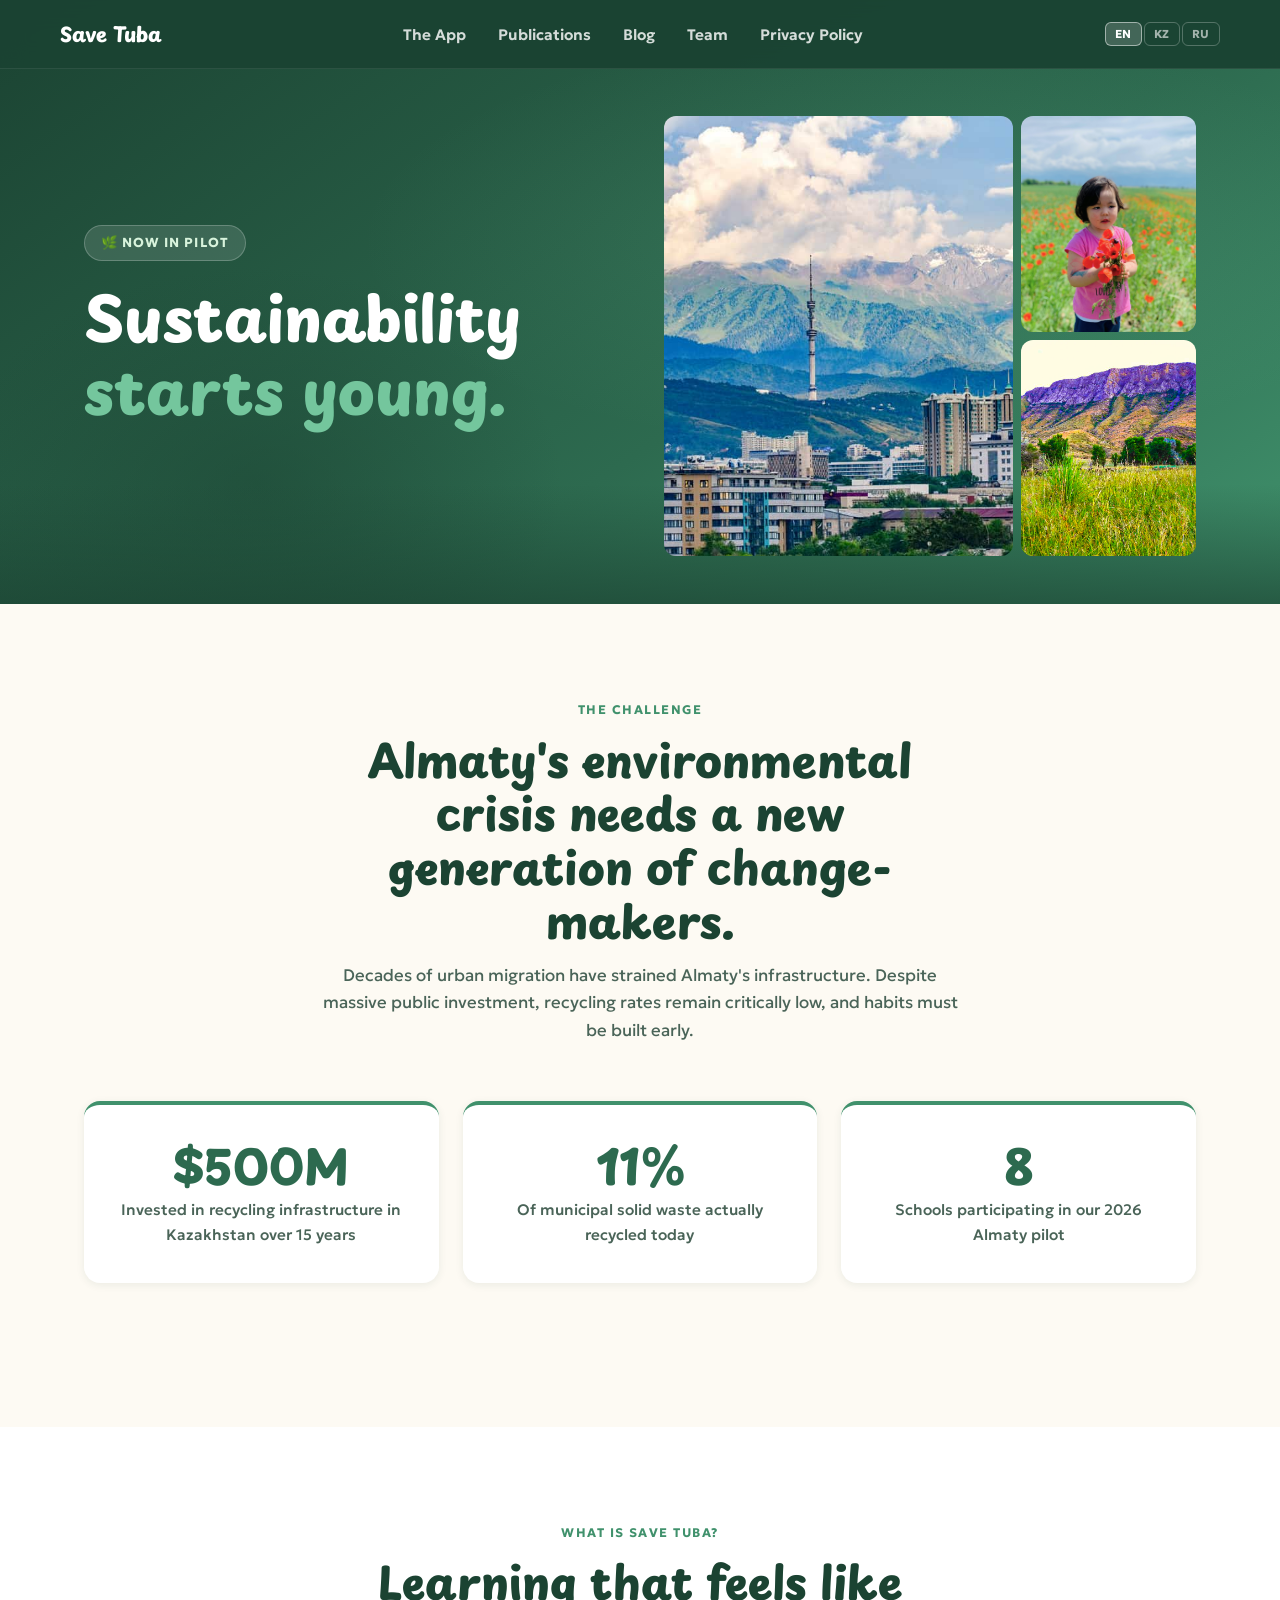
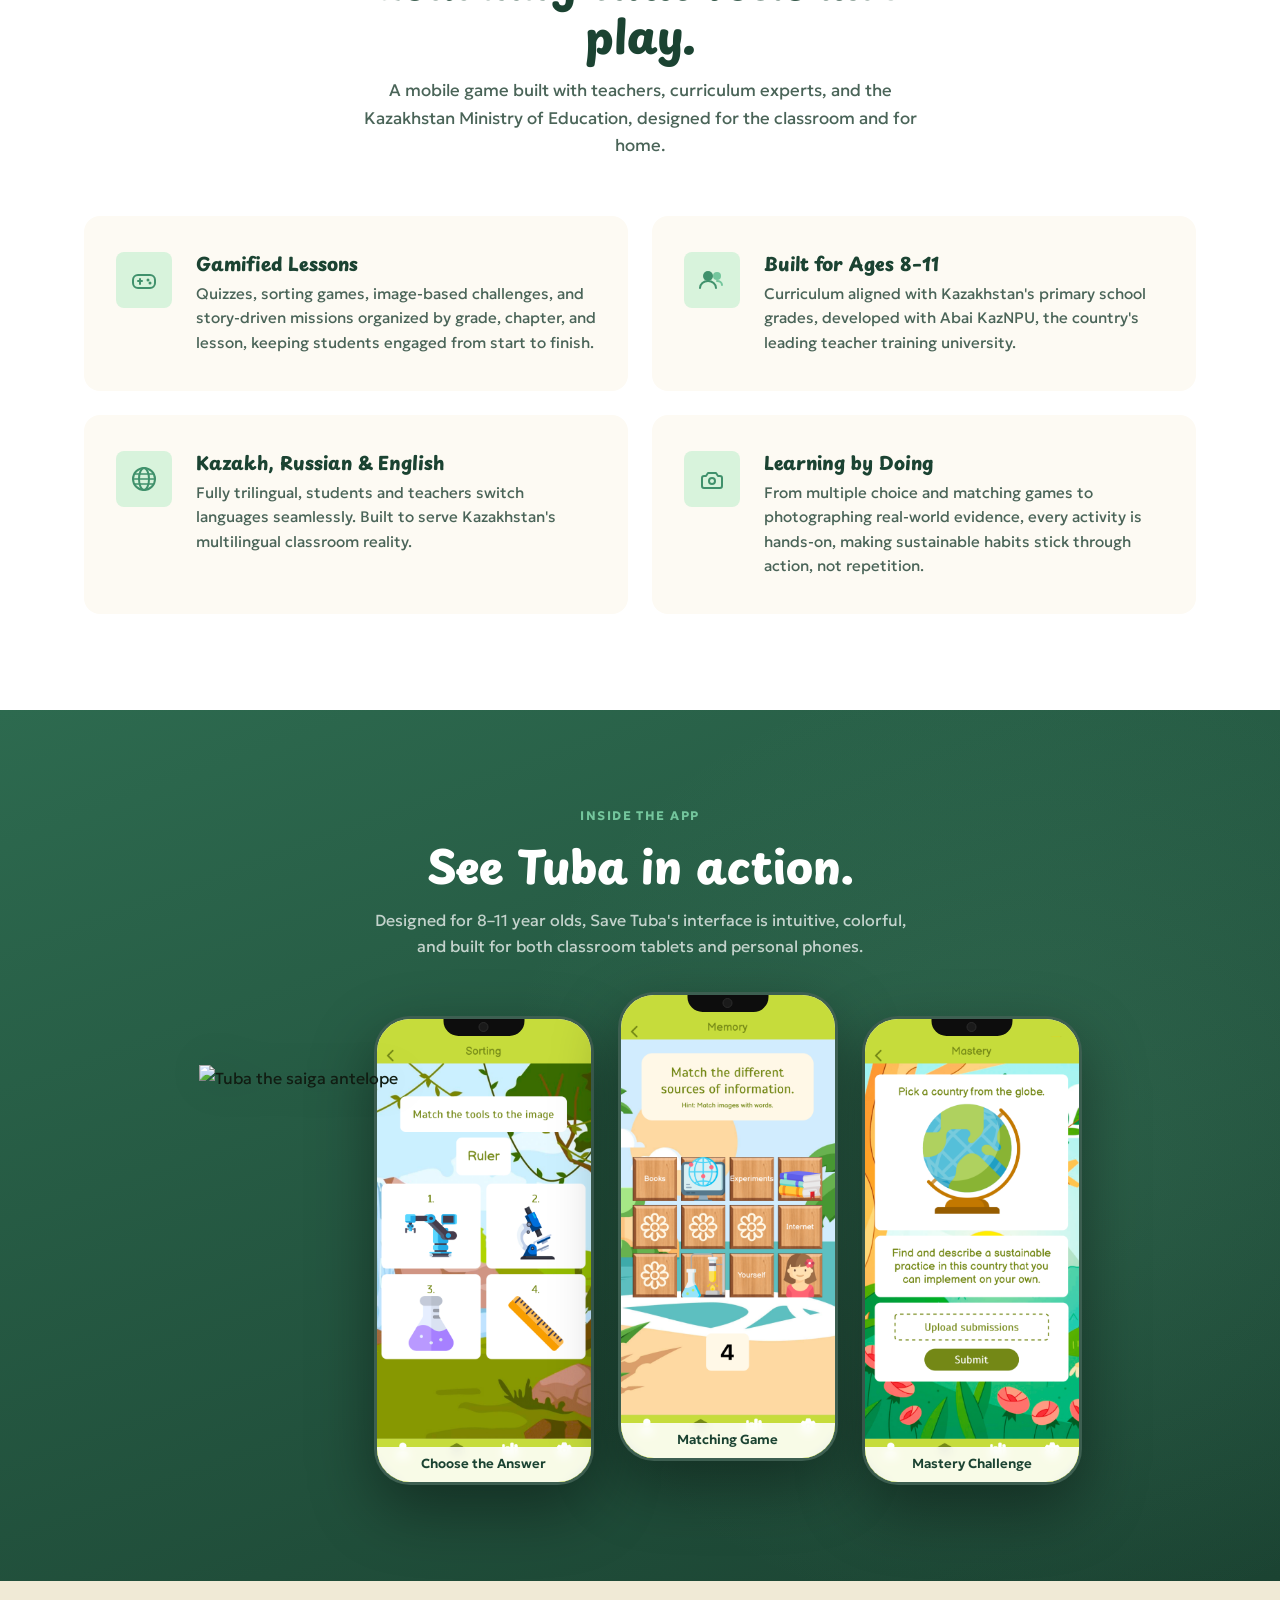
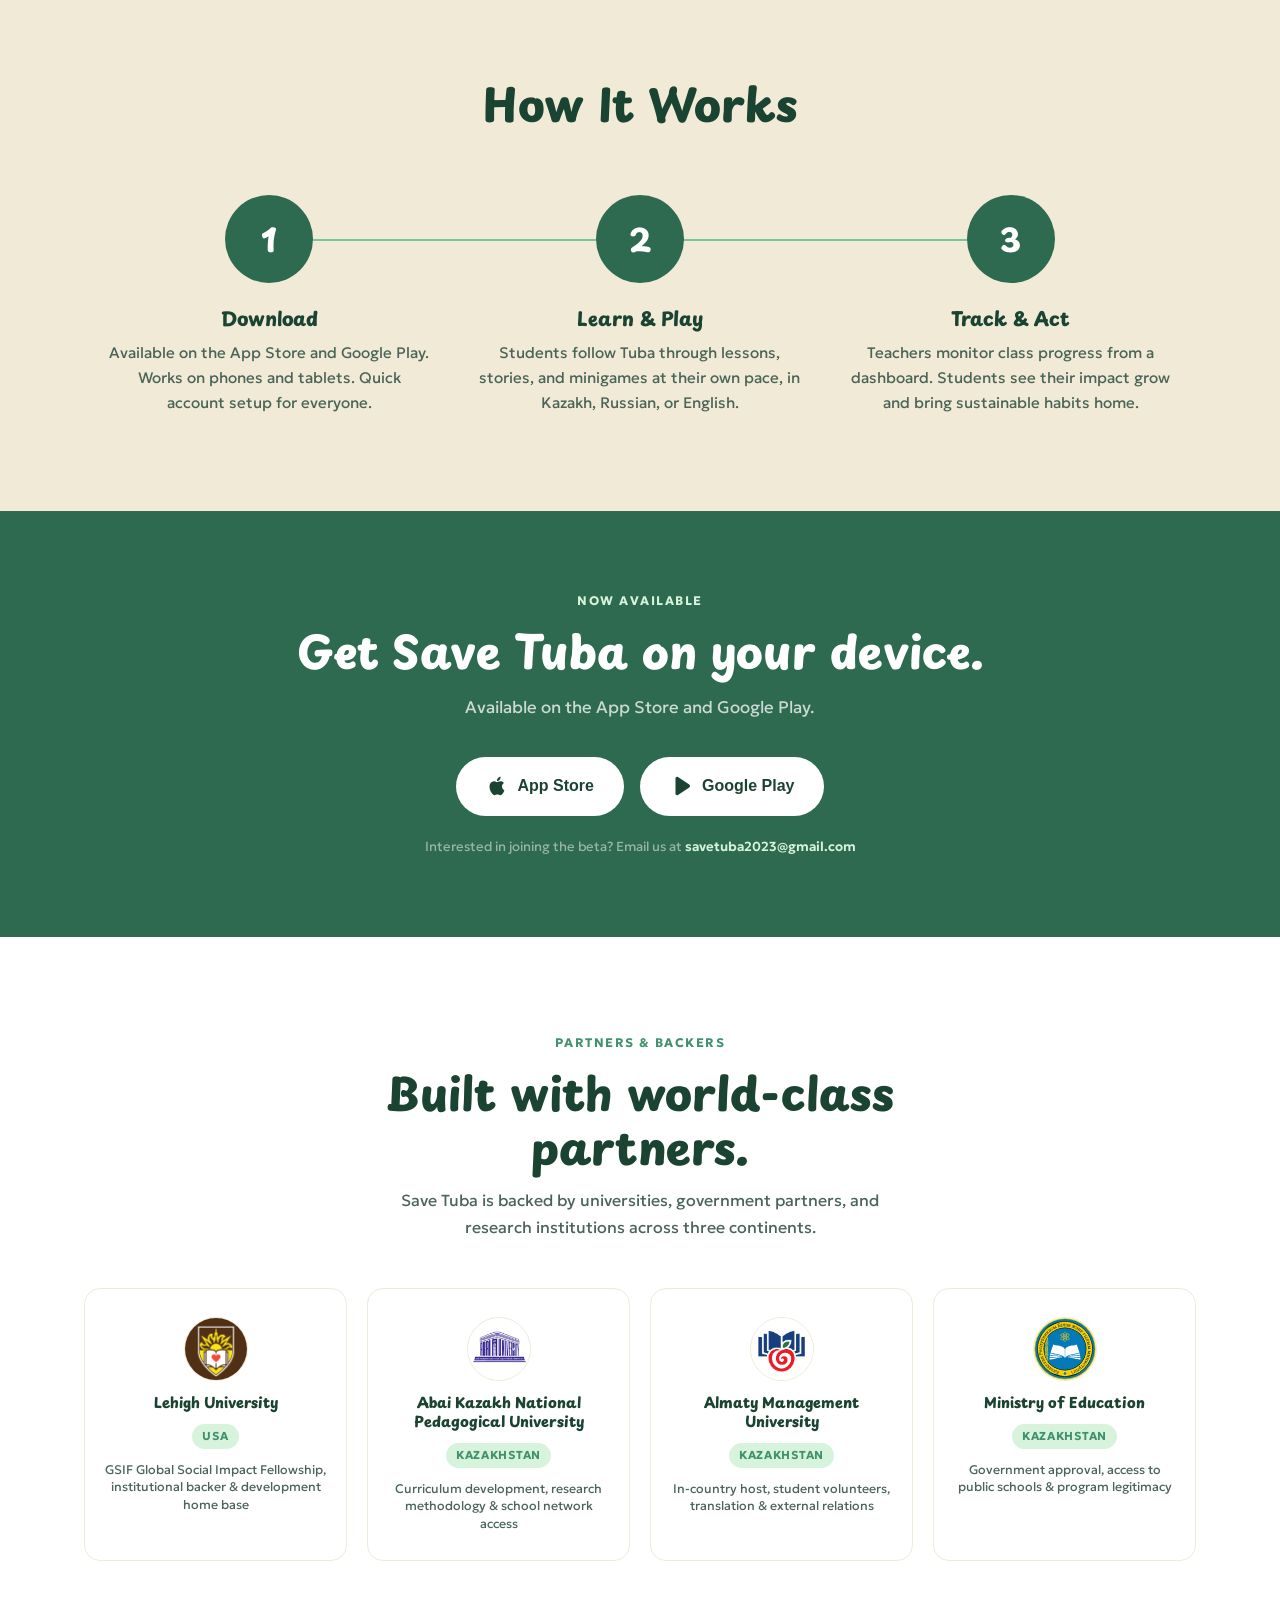
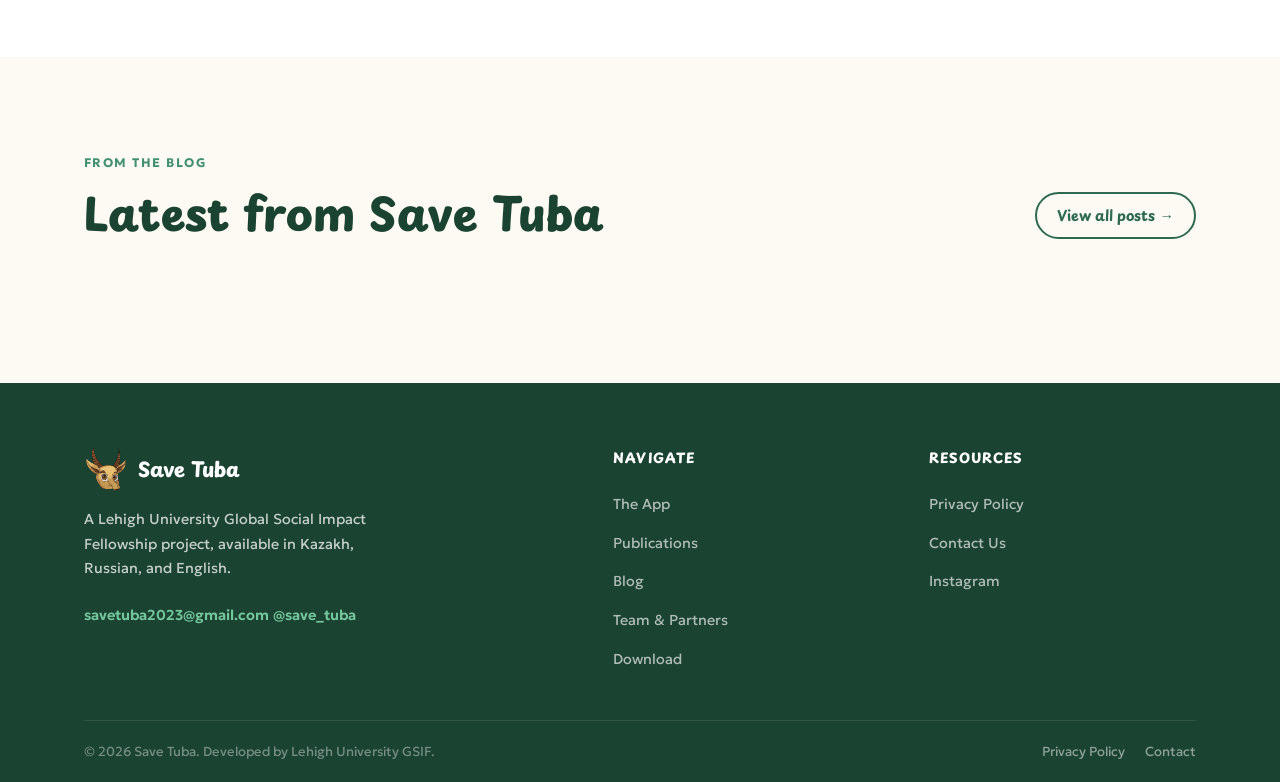
==== commit c96edfa0: "add kazakh/russian support, cosmetic changes, app store" ====
--- a/index.html
+++ b/index.html
@@ -7,7 +7,7 @@
   <title>Save Tuba: Sustainability starts young.</title>
   <link rel="preconnect" href="https://fonts.googleapis.com" />
   <link rel="preconnect" href="https://fonts.gstatic.com" crossorigin />
-  <link href="https://fonts.googleapis.com/css2?family=Nunito:wght@700;800;900&family=Inter:wght@400;500;600&display=swap" rel="stylesheet" />
+  <link href="https://fonts.googleapis.com/css2?family=Playpen+Sans:wght@700;800&family=Geologica:wght@400;500;600&display=swap" rel="stylesheet" />
   <link rel="icon" type="image/png" href="SaveTubaFavicon.png" />
   <link rel="stylesheet" href="styles.css" />
 </head>
@@ -21,18 +21,23 @@
       </a>
 
       <ul class="nav-links">
-        <li><a href="#app">The App</a></li>
-        <li><a href="publications.html">Publications</a></li>
-        <li><a href="blog.html">Blog</a></li>
-        <li><a href="team.html">Team</a></li>
-        <li><a href="privacy-policy.html">Privacy Policy</a></li>
+        <li><a href="#app" data-i18n="nav-app">The App</a></li>
+        <li><a href="publications" data-i18n="nav-publications">Publications</a></li>
+        <li><a href="blog" data-i18n="nav-blog">Blog</a></li>
+        <li><a href="team" data-i18n="nav-team">Team</a></li>
+        <li><a href="privacy-policy" data-i18n="nav-privacy">Privacy Policy</a></li>
       </ul>
 
-
-
-      <button class="nav-mobile-toggle" aria-label="Open menu">
-        <span></span><span></span><span></span>
-      </button>
+      <div class="nav-right">
+        <div class="lang-toggle">
+          <button class="lang-btn active" data-lang="en">EN</button>
+          <button class="lang-btn" data-lang="kz">KZ</button>
+          <button class="lang-btn" data-lang="ru">RU</button>
+        </div>
+        <button class="nav-mobile-toggle" aria-label="Open menu">
+          <span></span><span></span><span></span>
+        </button>
+      </div>
     </div>
   </nav>
 
@@ -41,8 +46,8 @@
     <div class="hero-inner">
 
       <div class="hero-content">
-        <span class="hero-eyebrow">🌿 Now in pilot</span>
-        <h1 class="hero-title">
+        <span class="hero-eyebrow" data-i18n="hero-eyebrow">🌿 Now in pilot</span>
+        <h1 class="hero-title" data-i18n-html="hero-title">
           Sustainability<br>
           <span class="highlight">starts young.</span>
         </h1>
@@ -68,9 +73,9 @@
     <div class="container">
 
       <div class="problem-header">
-        <span class="section-label">The Challenge</span>
-        <h2>Almaty's environmental crisis needs a new generation of change-makers.</h2>
-        <p>
+        <span class="section-label" data-i18n="problem-label">The Challenge</span>
+        <h2 data-i18n="problem-heading">Almaty's environmental crisis needs a new generation of change-makers.</h2>
+        <p data-i18n="problem-body">
           Decades of urban migration have strained Almaty's infrastructure.
           Despite massive public investment, recycling rates remain critically low,
           and habits must be built early.
@@ -80,15 +85,15 @@
       <div class="problem-stats">
         <div class="stat-card">
           <div class="stat-number">$500M</div>
-          <div class="stat-label">Invested in recycling infrastructure in Kazakhstan over 15 years</div>
+          <div class="stat-label" data-i18n="stat1-label">Invested in recycling infrastructure in Kazakhstan over 15 years</div>
         </div>
         <div class="stat-card">
           <div class="stat-number stat-warn">11%</div>
-          <div class="stat-label">Of municipal solid waste actually recycled today</div>
+          <div class="stat-label" data-i18n="stat2-label">Of municipal solid waste actually recycled today</div>
         </div>
         <div class="stat-card">
           <div class="stat-number">8</div>
-          <div class="stat-label">Schools participating in our 2026 Almaty pilot</div>
+          <div class="stat-label" data-i18n="stat3-label">Schools participating in our 2026 Almaty pilot</div>
         </div>
       </div>
 
@@ -101,9 +106,9 @@
     <div class="container">
 
       <div class="features-header">
-        <span class="section-label">What Is Save Tuba?</span>
-        <h2>Learning that feels like play.</h2>
-        <p>
+        <span class="section-label" data-i18n="features-label">What Is Save Tuba?</span>
+        <h2 data-i18n="features-heading">Learning that feels like play.</h2>
+        <p data-i18n="features-body">
           A mobile game built with teachers, curriculum experts, and
           the Kazakhstan Ministry of Education, designed for the classroom
           and for home.
@@ -122,8 +127,8 @@
             </svg>
           </div>
           <div>
-            <h3>Gamified Lessons</h3>
-            <p>
+            <h3 data-i18n="feature1-heading">Gamified Lessons</h3>
+            <p data-i18n="feature1-body">
               Quizzes, sorting games, image-based challenges, and story-driven
               missions organized by grade, chapter, and lesson, keeping
               students engaged from start to finish.
@@ -133,17 +138,16 @@
 
         <div class="feature-card">
           <div class="feature-icon earth">
-            <!-- Ages icon -->
             <svg viewBox="0 0 28 28" fill="none" xmlns="http://www.w3.org/2000/svg">
-              <circle cx="10" cy="10" r="5" fill="#C97D2E"/>
-              <circle cx="19" cy="10" r="4" fill="#E9C46A"/>
-              <path d="M2 22c0-4 3.6-7 8-7s8 3 8 7" stroke="#C97D2E" stroke-width="2" stroke-linecap="round"/>
-              <path d="M19 15c2.5 0 5 1.5 5 4" stroke="#E9C46A" stroke-width="2" stroke-linecap="round"/>
+              <circle cx="10" cy="10" r="5" fill="#40916C"/>
+              <circle cx="19" cy="10" r="4" fill="#74C69D"/>
+              <path d="M2 22c0-4 3.6-7 8-7s8 3 8 7" stroke="#40916C" stroke-width="2" stroke-linecap="round"/>
+              <path d="M19 15c2.5 0 5 1.5 5 4" stroke="#74C69D" stroke-width="2" stroke-linecap="round"/>
             </svg>
           </div>
           <div>
-            <h3>Built for Ages 8–11</h3>
-            <p>
+            <h3 data-i18n="feature2-heading">Built for Ages 8–11</h3>
+            <p data-i18n="feature2-body">
               Curriculum aligned with Kazakhstan's primary school grades,
               developed with Abai KazNPU, the country's leading teacher
               training university.
@@ -153,16 +157,15 @@
 
         <div class="feature-card">
           <div class="feature-icon blue">
-            <!-- Trilingual icon -->
             <svg viewBox="0 0 28 28" fill="none" xmlns="http://www.w3.org/2000/svg">
-              <circle cx="14" cy="14" r="11" stroke="#3B82F6" stroke-width="2"/>
-              <ellipse cx="14" cy="14" rx="5" ry="11" stroke="#3B82F6" stroke-width="2"/>
-              <path d="M3 14h22M5 9h18M5 19h18" stroke="#3B82F6" stroke-width="1.5" stroke-linecap="round"/>
+              <circle cx="14" cy="14" r="11" stroke="#40916C" stroke-width="2"/>
+              <ellipse cx="14" cy="14" rx="5" ry="11" stroke="#40916C" stroke-width="2"/>
+              <path d="M3 14h22M5 9h18M5 19h18" stroke="#40916C" stroke-width="1.5" stroke-linecap="round"/>
             </svg>
           </div>
           <div>
-            <h3>Kazakh, Russian &amp; English</h3>
-            <p>
+            <h3 data-i18n="feature3-heading">Kazakh, Russian &amp; English</h3>
+            <p data-i18n="feature3-body">
               Fully trilingual, students and teachers switch languages
               seamlessly. Built to serve Kazakhstan's multilingual
               classroom reality.
@@ -173,13 +176,13 @@
         <div class="feature-card">
           <div class="feature-icon purple">
             <svg viewBox="0 0 28 28" fill="none" xmlns="http://www.w3.org/2000/svg">
-              <path d="M6 11h2l2-3h8l2 3h2a2 2 0 0 1 2 2v8a2 2 0 0 1-2 2H6a2 2 0 0 1-2-2v-8a2 2 0 0 1 2-2z" stroke="#7C3AED" stroke-width="2" stroke-linecap="round" stroke-linejoin="round"/>
-              <circle cx="14" cy="16" r="3" stroke="#7C3AED" stroke-width="2"/>
+              <path d="M6 11h2l2-3h8l2 3h2a2 2 0 0 1 2 2v8a2 2 0 0 1-2 2H6a2 2 0 0 1-2-2v-8a2 2 0 0 1 2-2z" stroke="#40916C" stroke-width="2" stroke-linecap="round" stroke-linejoin="round"/>
+              <circle cx="14" cy="16" r="3" stroke="#40916C" stroke-width="2"/>
             </svg>
           </div>
           <div>
-            <h3>Learning by Doing</h3>
-            <p>
+            <h3 data-i18n="feature4-heading">Learning by Doing</h3>
+            <p data-i18n="feature4-body">
               From multiple choice and matching games to photographing
               real-world evidence, every activity is hands-on, making
               sustainable habits stick through action, not repetition.
@@ -197,9 +200,9 @@
     <div class="container">
 
       <div class="screenshots-header">
-        <span class="section-label">Inside the App</span>
-        <h2>See Tuba in action.</h2>
-        <p>
+        <span class="section-label" data-i18n="screenshots-label">Inside the App</span>
+        <h2 data-i18n="screenshots-heading">See Tuba in action.</h2>
+        <p data-i18n="screenshots-body">
           Designed for 8–11 year olds, Save Tuba's interface is intuitive,
           colorful, and built for both classroom tablets and personal phones.
         </p>
@@ -213,7 +216,7 @@
           <div class="phone-screen">
             <img src="images/screenshots/Sorting.png" alt="Choose the right answer activity" class="phone-screenshot">
             <div class="phone-notch"><div class="phone-notch-pill"></div></div>
-            <span class="phone-screen-label">Choose the Answer</span>
+            <span class="phone-screen-label" data-i18n="screen1-label">Choose the Answer</span>
           </div>
         </div>
 
@@ -221,7 +224,7 @@
           <div class="phone-screen">
             <img src="images/screenshots/Memory.png" alt="Matching game activity" class="phone-screenshot">
             <div class="phone-notch"><div class="phone-notch-pill"></div></div>
-            <span class="phone-screen-label">Matching Game</span>
+            <span class="phone-screen-label" data-i18n="screen2-label">Matching Game</span>
           </div>
         </div>
 
@@ -229,7 +232,7 @@
           <div class="phone-screen">
             <img src="images/screenshots/Mastery.png" alt="Mastery upload activity" class="phone-screenshot">
             <div class="phone-notch"><div class="phone-notch-pill"></div></div>
-            <span class="phone-screen-label">Mastery Challenge</span>
+            <span class="phone-screen-label" data-i18n="screen3-label">Mastery Challenge</span>
           </div>
         </div>
 
@@ -244,24 +247,24 @@
     <div class="container">
 
       <div class="how-header">
-        <h2>How It Works</h2>
+        <h2 data-i18n="how-heading">How It Works</h2>
       </div>
 
       <div class="steps">
 
         <div class="step">
           <div class="step-number">1</div>
-          <h3>Download</h3>
-          <p>
+          <h3 data-i18n="step1-heading">Download</h3>
+          <p data-i18n="step1-body">
             Available on the App Store and Google Play. Works on phones and tablets.
-            Available on phones and tablets. Quick account setup for everyone.
+            Quick account setup for everyone.
           </p>
         </div>
 
         <div class="step">
           <div class="step-number">2</div>
-          <h3>Learn &amp; Play</h3>
-          <p>
+          <h3 data-i18n="step2-heading">Learn &amp; Play</h3>
+          <p data-i18n="step2-body">
             Students follow Tuba through lessons, stories, and minigames
             at their own pace, in Kazakh, Russian, or English.
           </p>
@@ -269,8 +272,8 @@
 
         <div class="step">
           <div class="step-number">3</div>
-          <h3>Track &amp; Act</h3>
-          <p>
+          <h3 data-i18n="step3-heading">Track &amp; Act</h3>
+          <p data-i18n="step3-body">
             Teachers monitor class progress from a dashboard. Students see
             their impact grow and bring sustainable habits home.
           </p>
@@ -284,13 +287,13 @@
   <!-- ===== DOWNLOAD SECTION ===== -->
   <section id="download" style="background: var(--green-primary); padding: 80px 0;">
     <div class="container" style="text-align: center;">
-      <span class="section-label" style="color: var(--green-pale);">Available Soon</span>
-      <h2 style="color: var(--white); margin-bottom: 16px;">Get Save Tuba on your device.</h2>
-      <p style="color: rgba(255,255,255,0.75); max-width: 440px; margin: 0 auto 36px; font-size: 1.05rem;">
-        Currently in TestFlight beta. Full launch on the App Store and Google Play coming in 2026.
+      <span class="section-label" style="color: var(--green-pale);" data-i18n="download-label">Now Available</span>
+      <h2 style="color: var(--white); margin-bottom: 16px;" data-i18n="download-heading">Get Save Tuba on your device.</h2>
+      <p style="color: rgba(255,255,255,0.75); max-width: 440px; margin: 0 auto 36px; font-size: 1.05rem;" data-i18n="download-body">
+        Available on the App Store and Google Play.
       </p>
       <div style="display: flex; gap: 16px; justify-content: center; flex-wrap: wrap;">
-        <a href="https://developer.apple.com/testflight/" target="_blank" rel="noopener" class="btn" style="background: var(--white); color: var(--green-dark); font-family: 'Nunito', sans-serif; font-weight: 800; gap: 10px;">
+        <a href="https://apps.apple.com/us/app/save-tuba/id6739007851" target="_blank" rel="noopener" class="btn" style="background: var(--white); color: var(--green-dark); font-family: 'Nunito', sans-serif; font-weight: 800; gap: 10px;">
           <svg width="22" height="22" viewBox="0 0 24 24" fill="currentColor">
             <path d="M18.71 19.5c-.83 1.24-1.71 2.45-3.05 2.47-1.34.03-1.77-.79-3.29-.79-1.53 0-2 .77-3.27.82-1.31.05-2.3-1.32-3.14-2.53C4.25 17 2.94 12.45 4.7 9.39c.87-1.52 2.43-2.48 4.12-2.51 1.28-.02 2.5.87 3.29.87.78 0 2.26-1.07 3.8-.91.65.03 2.47.26 3.64 1.98-.09.06-2.17 1.28-2.15 3.81.03 3.02 2.65 4.03 2.68 4.04-.03.07-.42 1.44-1.38 2.83M13 3.5c.73-.83 1.94-1.46 2.94-1.5.13 1.17-.34 2.35-1.04 3.19-.69.85-1.83 1.51-2.95 1.42-.15-1.15.41-2.35 1.05-3.11z"/>
           </svg>
@@ -304,7 +307,7 @@
         </a>
       </div>
       <p style="margin-top: 20px; color: rgba(255,255,255,0.5); font-size: 0.82rem;">
-        Interested in joining the beta? Email us at
+        <span data-i18n="download-beta">Interested in joining the beta? Email us at</span>
         <a href="mailto:savetuba2023@gmail.com" style="color: var(--green-pale); font-weight: 600;">savetuba2023@gmail.com</a>
       </p>
     </div>
@@ -315,9 +318,9 @@
     <div class="container">
 
       <div class="partners-header">
-        <span class="section-label">Partners &amp; Backers</span>
-        <h2>Built with world-class institutions.</h2>
-        <p>
+        <span class="section-label" data-i18n="partners-label">Partners &amp; Backers</span>
+        <h2 data-i18n="partners-heading">Built with world-class institutions.</h2>
+        <p data-i18n="partners-body">
           Save Tuba is backed by universities, government partners, and
           education researchers across the US and Kazakhstan.
         </p>
@@ -329,28 +332,28 @@
           <div class="partner-logo"><img src="images/schools/Lehigh.png" alt="Lehigh University"></div>
           <div class="partner-name">Lehigh University</div>
           <div class="partner-country">USA</div>
-          <div class="partner-role">GSIF Global Social Impact Fellowship, institutional backer &amp; development home base</div>
+          <div class="partner-role" data-i18n="partner1-role">GSIF Global Social Impact Fellowship, institutional backer &amp; development home base</div>
         </div>
 
         <div class="partner-card">
           <div class="partner-logo"><img src="images/schools/Abai.png" alt="Abai Kazakh National Pedagogical University"></div>
           <div class="partner-name">Abai Kazakh National Pedagogical University</div>
           <div class="partner-country">Kazakhstan</div>
-          <div class="partner-role">Curriculum development, research methodology &amp; school network access</div>
+          <div class="partner-role" data-i18n="partner2-role">Curriculum development, research methodology &amp; school network access</div>
         </div>
 
         <div class="partner-card">
           <div class="partner-logo"><img src="images/schools/AlmaU.jpg" alt="Almaty Management University"></div>
           <div class="partner-name">Almaty Management University</div>
           <div class="partner-country">Kazakhstan</div>
-          <div class="partner-role">In-country host, student volunteers, translation &amp; external relations</div>
+          <div class="partner-role" data-i18n="partner3-role">In-country host, student volunteers, translation &amp; external relations</div>
         </div>
 
         <div class="partner-card">
           <div class="partner-logo"><img src="images/schools/MinistryOfEducation.svg" alt="Ministry of Education"></div>
           <div class="partner-name">Ministry of Education</div>
           <div class="partner-country">Kazakhstan</div>
-          <div class="partner-role">Government approval, access to public schools &amp; program legitimacy</div>
+          <div class="partner-role" data-i18n="partner4-role">Government approval, access to public schools &amp; program legitimacy</div>
         </div>
 
       </div>
@@ -364,11 +367,10 @@
 
       <div class="blog-header">
         <div class="blog-header-text">
-          <span class="section-label">From the Blog</span>
-          <h2>Latest from Save Tuba</h2>
-          <p>News, research, and updates from our team in Almaty and Bethlehem.</p>
-        </div>
-        <a href="blog.html" class="btn btn-outline btn-sm">View all posts →</a>
+          <span class="section-label" data-i18n="blog-label">From the Blog</span>
+          <h2 data-i18n="blog-heading">Latest from Save Tuba</h2>
+        </div>
+        <a href="blog" class="btn btn-outline btn-sm" data-i18n="blog-view-all">View all posts →</a>
       </div>
 
       <div class="blog-grid" id="home-blog-grid"></div>
@@ -388,7 +390,7 @@
                  onerror="this.style.display='none'" />
             <span class="nav-logo-text">Save Tuba</span>
           </a>
-          <p class="footer-brand-desc">
+          <p class="footer-brand-desc" data-i18n="footer-blurb">
             A Lehigh University Global Social Impact Fellowship project, available in Kazakh, Russian, and English.
           </p>
           <div class="footer-contact">
@@ -398,22 +400,22 @@
         </div>
 
         <div>
-          <div class="footer-col-title">Navigate</div>
+          <div class="footer-col-title" data-i18n="footer-nav-title">Navigate</div>
           <ul class="footer-links">
-            <li><a href="#app">The App</a></li>
-            <li><a href="publications.html">Publications</a></li>
-            <li><a href="blog.html">Blog</a></li>
-            <li><a href="team.html">Team &amp; Partners</a></li>
-            <li><a href="#download">Download</a></li>
+            <li><a href="#app" data-i18n="nav-app">The App</a></li>
+            <li><a href="publications" data-i18n="nav-publications">Publications</a></li>
+            <li><a href="blog" data-i18n="nav-blog">Blog</a></li>
+            <li><a href="team" data-i18n="footer-team-partners">Team &amp; Partners</a></li>
+            <li><a href="#download" data-i18n="footer-download">Download</a></li>
           </ul>
         </div>
 
         <div>
-          <div class="footer-col-title">Resources</div>
+          <div class="footer-col-title" data-i18n="footer-resources-title">Resources</div>
           <ul class="footer-links">
-            <li><a href="privacy-policy.html">Privacy Policy</a></li>
-            <li><a href="https://github.com/SaveTubaTeam/saveTuba" target="_blank" rel="noopener">GitHub</a></li>
-            <li><a href="mailto:savetuba2023@gmail.com">Contact Us</a></li>
+            <li><a href="privacy-policy" data-i18n="nav-privacy">Privacy Policy</a></li>
+
+            <li><a href="mailto:savetuba2023@gmail.com" data-i18n="footer-contact-link">Contact Us</a></li>
             <li><a href="https://www.instagram.com/save_tuba" target="_blank" rel="noopener">Instagram</a></li>
           </ul>
         </div>
@@ -421,9 +423,9 @@
       </div>
 
       <div class="footer-bottom">
-        <p>© 2026 Save Tuba. Developed by Lehigh University GSIF.</p>
+        <p data-i18n="footer-copyright">© 2026 Save Tuba. Developed by Lehigh University GSIF.</p>
         <div class="footer-bottom-links">
-          <a href="privacy-policy.html">Privacy Policy</a>
+          <a href="privacy-policy">Privacy Policy</a>
           <a href="mailto:savetuba2023@gmail.com">Contact</a>
         </div>
       </div>
@@ -431,6 +433,7 @@
     </div>
   </footer>
 
+<script src="translations.js"></script>
 <script>
 document.querySelector('.nav-mobile-toggle').addEventListener('click', function() {
     document.querySelector('.nav-links').classList.toggle('open');
--- a/styles.css
+++ b/styles.css
@@ -32,7 +32,7 @@
 html { scroll-behavior: smooth; }
 
 body {
-  font-family: 'Inter', sans-serif;
+  font-family: 'Geologica', sans-serif;
   font-size: 16px;
   line-height: 1.65;
   color: var(--text);
@@ -46,7 +46,7 @@
 
 /* ===== TYPOGRAPHY ===== */
 h1, h2, h3, h4 {
-  font-family: 'Nunito', sans-serif;
+  font-family: 'Playpen Sans', sans-serif;
   font-weight: 800;
   line-height: 1.2;
   color: var(--green-dark);
@@ -83,7 +83,7 @@
   gap: 8px;
   padding: 14px 28px;
   border-radius: var(--radius-xl);
-  font-family: 'Nunito', sans-serif;
+  font-family: 'Playpen Sans', sans-serif;
   font-size: 1rem;
   font-weight: 700;
   cursor: pointer;
@@ -126,6 +126,32 @@
   padding: 10px 20px;
   font-size: 0.9rem;
 }
+
+/* ===== LANGUAGE TOGGLE ===== */
+.nav-right {
+  display: flex;
+  align-items: center;
+  gap: 10px;
+}
+.lang-toggle {
+  display: flex;
+  gap: 2px;
+}
+.lang-btn {
+  background: none;
+  border: 1px solid rgba(255,255,255,0.25);
+  color: rgba(255,255,255,0.6);
+  padding: 4px 9px;
+  border-radius: 6px;
+  font-size: 0.72rem;
+  font-weight: 700;
+  letter-spacing: 0.05em;
+  cursor: pointer;
+  transition: all 0.15s;
+  font-family: 'Geologica', sans-serif;
+}
+.lang-btn:hover { background: rgba(255,255,255,0.12); color: var(--white); }
+.lang-btn.active { background: rgba(255,255,255,0.18); color: var(--white); border-color: rgba(255,255,255,0.5); }
 
 /* ===== NAVIGATION ===== */
 .nav {
@@ -165,7 +191,7 @@
 }
 
 .nav-logo-text {
-  font-family: 'Nunito', sans-serif;
+  font-family: 'Playpen Sans', sans-serif;
   font-weight: 800;
   font-size: 1.25rem;
   color: var(--white);
@@ -351,7 +377,7 @@
 
 
 .stat-card .stat-number {
-  font-family: 'Nunito', sans-serif;
+  font-family: 'Playpen Sans', sans-serif;
   font-size: 3rem;
   font-weight: 900;
   color: var(--green-primary);
@@ -441,10 +467,10 @@
   justify-content: center;
 }
 
-.feature-icon.green  { background: var(--green-pale); }
-.feature-icon.earth  { background: var(--green-pale); }
-.feature-icon.blue   { background: #E0F0FF; }
-.feature-icon.purple { background: #F0E8FF; }
+.feature-icon.green,
+.feature-icon.earth,
+.feature-icon.blue,
+.feature-icon.purple { background: var(--green-pale); }
 
 .feature-icon svg { width: 28px; height: 28px; }
 
@@ -656,7 +682,7 @@
   border-radius: 50%;
   background: var(--green-primary);
   color: var(--white);
-  font-family: 'Nunito', sans-serif;
+  font-family: 'Playpen Sans', sans-serif;
   font-size: 2rem;
   font-weight: 900;
   display: flex;
@@ -731,7 +757,7 @@
 }
 
 .partner-name {
-  font-family: 'Nunito', sans-serif;
+  font-family: 'Playpen Sans', sans-serif;
   font-weight: 800;
   font-size: 0.9rem;
   color: var(--green-dark);
@@ -898,7 +924,7 @@
 .footer-contact a:hover { color: var(--white); }
 
 .footer-col-title {
-  font-family: 'Nunito', sans-serif;
+  font-family: 'Playpen Sans', sans-serif;
   font-weight: 800;
   font-size: 0.85rem;
   color: var(--white);
